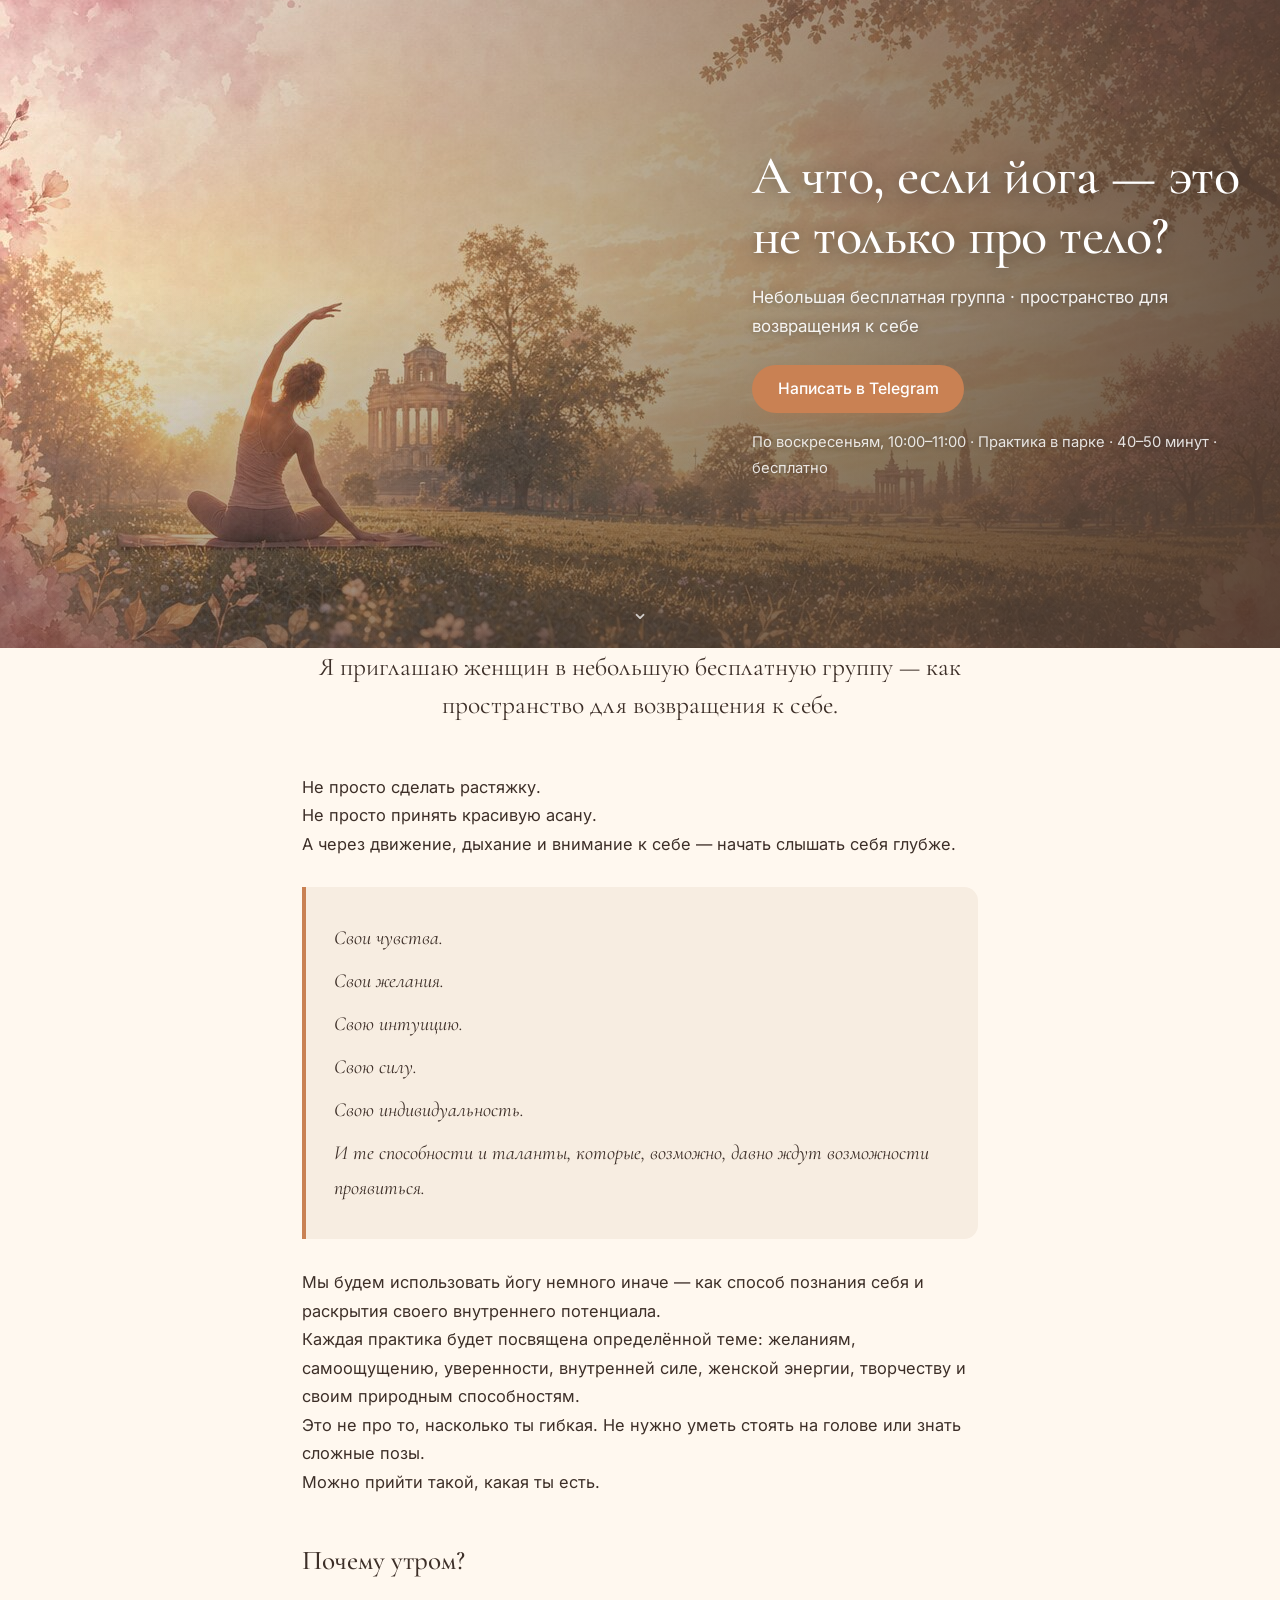
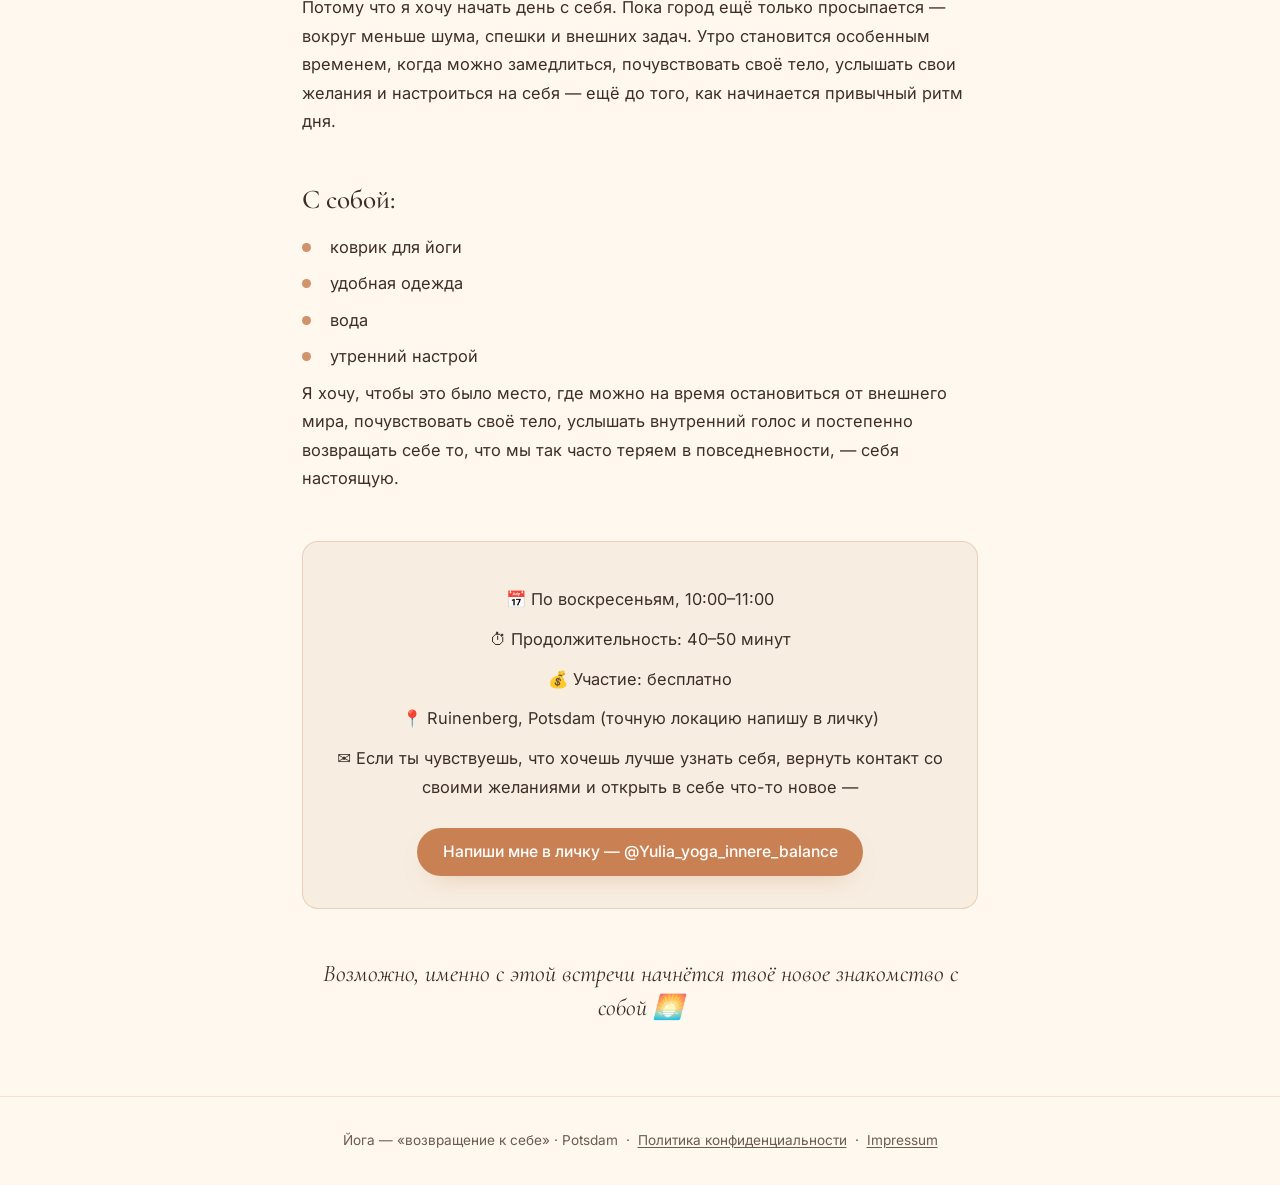
==== index.html @ ed97676a "fix: add Open Graph and Twitter Card meta tags for social previews (Closes #34) (#78) Closes #78" ====
<!DOCTYPE html>
<html lang="ru">
<head>
<meta charset="UTF-8">
<meta name="viewport" content="width=device-width, initial-scale=1.0">
<title>Йога — возвращение к себе · Potsdam</title>
<meta name="description" content="Бесплатные уличные занятия йогой для женщин в Потсдаме. Возвращение к себе: движение, дыхание, внимание к себе. Тёплая практика в парке, не фитнес.">
<!-- Open Graph -->
<meta property="og:title" content="Йога — возвращение к себе · Potsdam">
<meta property="og:description" content="Бесплатные уличные занятия йогой для женщин в Потсдаме. Возвращение к себе: движение, дыхание, внимание к себе. Тёплая практика в парке, не фитнес.">
<meta property="og:image" content="https://zedxter.github.io/k-sebe-yoga/hero-wide.jpg">
<meta property="og:url" content="https://zedxter.github.io/k-sebe-yoga/">
<meta property="og:type" content="website">
<meta property="og:locale" content="ru_RU">
<!-- Twitter Card -->
<meta name="twitter:card" content="summary_large_image">
<meta name="twitter:title" content="Йога — возвращение к себе · Potsdam">
<meta name="twitter:description" content="Бесплатные уличные занятия йогой для женщин в Потсдаме. Возвращение к себе: движение, дыхание, внимание к себе. Тёплая практика в парке, не фитнес.">
<meta name="twitter:image" content="https://zedxter.github.io/k-sebe-yoga/hero-wide.jpg">
<!-- Cormorant Garamond (serif, премиальный) + Inter (sans-тело) — дизайн-система k-sebe-yoga -->
<link rel="preconnect" href="https://fonts.googleapis.com">
<link rel="preconnect" href="https://fonts.gstatic.com" crossorigin>
<link href="https://fonts.googleapis.com/css2?family=Cormorant+Garamond:ital,wght@0,400;0,500;0,600;1,400;1,500&family=Inter:wght@400;500;600&display=swap" rel="stylesheet">
<link rel="stylesheet" href="design.css">
<style>
  /* ========== @font-face: Cormorant Garamond (serif) ========== */
  /* cyrillic-ext: normal 400/500/600, italic 400/500 */
  @font-face{font-family:'Cormorant Garamond';font-style:normal;font-weight:400;font-display:swap;src:url('frontend/fonts/CormorantGaramond-normal-cyrillic.woff2') format('woff2');unicode-range:U+0460-052F,U+1C80-1C8A,U+20B4,U+2DE0-2DFF,U+A640-A69F,U+FE2E-FE2F;}
  @font-face{font-family:'Cormorant Garamond';font-style:normal;font-weight:500;font-display:swap;src:url('frontend/fonts/CormorantGaramond-normal-cyrillic.woff2') format('woff2');unicode-range:U+0460-052F,U+1C80-1C8A,U+20B4,U+2DE0-2DFF,U+A640-A69F,U+FE2E-FE2F;}
  @font-face{font-family:'Cormorant Garamond';font-style:normal;font-weight:600;font-display:swap;src:url('frontend/fonts/CormorantGaramond-normal-cyrillic.woff2') format('woff2');unicode-range:U+0460-052F,U+1C80-1C8A,U+20B4,U+2DE0-2DFF,U+A640-A69F,U+FE2E-FE2F;}
  @font-face{font-family:'Cormorant Garamond';font-style:italic;font-weight:400;font-display:swap;src:url('frontend/fonts/CormorantGaramond-italic-cyrillic-ext.woff2') format('woff2');unicode-range:U+0460-052F,U+1C80-1C8A,U+20B4,U+2DE0-2DFF,U+A640-A69F,U+FE2E-FE2F;}
  @font-face{font-family:'Cormorant Garamond';font-style:italic;font-weight:500;font-display:swap;src:url('frontend/fonts/CormorantGaramond-italic-cyrillic-ext.woff2') format('woff2');unicode-range:U+0460-052F,U+1C80-1C8A,U+20B4,U+2DE0-2DFF,U+A640-A69F,U+FE2E-FE2F;}
  /* cyrillic: normal 400/500/600, italic 400/500 */
  @font-face{font-family:'Cormorant Garamond';font-style:normal;font-weight:400;font-display:swap;src:url('frontend/fonts/CormorantGaramond-normal-cyrillic.woff2') format('woff2');unicode-range:U+0301,U+0400-045F,U+0490-0491,U+04B0-04B1,U+2116;}
  @font-face{font-family:'Cormorant Garamond';font-style:normal;font-weight:500;font-display:swap;src:url('frontend/fonts/CormorantGaramond-normal-cyrillic.woff2') format('woff2');unicode-range:U+0301,U+0400-045F,U+0490-0491,U+04B0-04B1,U+2116;}
  @font-face{font-family:'Cormorant Garamond';font-style:normal;font-weight:600;font-display:swap;src:url('frontend/fonts/CormorantGaramond-normal-cyrillic.woff2') format('woff2');unicode-range:U+0301,U+0400-045F,U+0490-0491,U+04B0-04B1,U+2116;}
  @font-face{font-family:'Cormorant Garamond';font-style:italic;font-weight:400;font-display:swap;src:url('frontend/fonts/CormorantGaramond-italic-cyrillic.woff2') format('woff2');unicode-range:U+0301,U+0400-045F,U+0490-0491,U+04B0-04B1,U+2116;}
  @font-face{font-family:'Cormorant Garamond';font-style:italic;font-weight:500;font-display:swap;src:url('frontend/fonts/CormorantGaramond-italic-cyrillic.woff2') format('woff2');unicode-range:U+0301,U+0400-045F,U+0490-0491,U+04B0-04B1,U+2116;}
  /* latin: normal 400/500/600, italic 400/500 */
  @font-face{font-family:'Cormorant Garamond';font-style:normal;font-weight:400;font-display:swap;src:url('frontend/fonts/CormorantGaramond-normal-latin.woff2') format('woff2');unicode-range:U+0000-00FF,U+0131,U+0152-0153,U+02BB-02BC,U+02C6,U+02DA,U+02DC,U+0304,U+0308,U+0329,U+2000-206F,U+20AC,U+2122,U+2191,U+2193,U+2212,U+2215,U+FEFF,U+FFFD;}
  @font-face{font-family:'Cormorant Garamond';font-style:normal;font-weight:500;font-display:swap;src:url('frontend/fonts/CormorantGaramond-normal-latin.woff2') format('woff2');unicode-range:U+0000-00FF,U+0131,U+0152-0153,U+02BB-02BC,U+02C6,U+02DA,U+02DC,U+0304,U+0308,U+0329,U+2000-206F,U+20AC,U+2122,U+2191,U+2193,U+2212,U+2215,U+FEFF,U+FFFD;}
  @font-face{font-family:'Cormorant Garamond';font-style:normal;font-weight:600;font-display:swap;src:url('frontend/fonts/CormorantGaramond-normal-latin.woff2') format('woff2');unicode-range:U+0000-00FF,U+0131,U+0152-0153,U+02BB-02BC,U+02C6,U+02DA,U+02DC,U+0304,U+0308,U+0329,U+2000-206F,U+20AC,U+2122,U+2191,U+2193,U+2212,U+2215,U+FEFF,U+FFFD;}
  @font-face{font-family:'Cormorant Garamond';font-style:italic;font-weight:400;font-display:swap;src:url('frontend/fonts/CormorantGaramond-italic-latin.woff2') format('woff2');unicode-range:U+0000-00FF,U+0131,U+0152-0153,U+02BB-02BC,U+02C6,U+02DA,U+02DC,U+0304,U+0308,U+0329,U+2000-206F,U+20AC,U+2122,U+2191,U+2193,U+2212,U+2215,U+FEFF,U+FFFD;}
  @font-face{font-family:'Cormorant Garamond';font-style:italic;font-weight:500;font-display:swap;src:url('frontend/fonts/CormorantGaramond-italic-latin.woff2') format('woff2');unicode-range:U+0000-00FF,U+0131,U+0152-0153,U+02BB-02BC,U+02C6,U+02DA,U+02DC,U+0304,U+0308,U+0329,U+2000-206F,U+20AC,U+2122,U+2191,U+2193,U+2212,U+2215,U+FEFF,U+FFFD;}
  /* ========== @font-face: Inter (sans) ========== */
  /* cyrillic-ext: normal 400/500/600 */
  @font-face{font-family:'Inter';font-style:normal;font-weight:400;font-display:swap;src:url('frontend/fonts/Inter-cyrillic.woff2') format('woff2');unicode-range:U+0460-052F,U+1C80-1C8A,U+20B4,U+2DE0-2DFF,U+A640-A69F,U+FE2E-FE2F;}
  @font-face{font-family:'Inter';font-style:normal;font-weight:500;font-display:swap;src:url('frontend/fonts/Inter-cyrillic.woff2') format('woff2');unicode-range:U+0460-052F,U+1C80-1C8A,U+20B4,U+2DE0-2DFF,U+A640-A69F,U+FE2E-FE2F;}
  @font-face{font-family:'Inter';font-style:normal;font-weight:600;font-display:swap;src:url('frontend/fonts/Inter-cyrillic.woff2') format('woff2');unicode-range:U+0460-052F,U+1C80-1C8A,U+20B4,U+2DE0-2DFF,U+A640-A69F,U+FE2E-FE2F;}
  /* cyrillic: normal 400/500/600 */
  @font-face{font-family:'Inter';font-style:normal;font-weight:400;font-display:swap;src:url('frontend/fonts/Inter-cyrillic.woff2') format('woff2');unicode-range:U+0301,U+0400-045F,U+0490-0491,U+04B0-04B1,U+2116;}
  @font-face{font-family:'Inter';font-style:normal;font-weight:500;font-display:swap;src:url('frontend/fonts/Inter-cyrillic.woff2') format('woff2');unicode-range:U+0301,U+0400-045F,U+0490-0491,U+04B0-04B1,U+2116;}
  @font-face{font-family:'Inter';font-style:normal;font-weight:600;font-display:swap;src:url('frontend/fonts/Inter-cyrillic.woff2') format('woff2');unicode-range:U+0301,U+0400-045F,U+0490-0491,U+04B0-04B1,U+2116;}
  /* latin: normal 400/500/600 */
  @font-face{font-family:'Inter';font-style:normal;font-weight:400;font-display:swap;src:url('frontend/fonts/Inter-latin.woff2') format('woff2');unicode-range:U+0000-00FF,U+0131,U+0152-0153,U+02BB-02BC,U+02C6,U+02DA,U+02DC,U+0304,U+0308,U+0329,U+2000-206F,U+20AC,U+2122,U+2191,U+2193,U+2212,U+2215,U+FEFF,U+FFFD;}
  @font-face{font-family:'Inter';font-style:normal;font-weight:500;font-display:swap;src:url('frontend/fonts/Inter-latin.woff2') format('woff2');unicode-range:U+0000-00FF,U+0131,U+0152-0153,U+02BB-02BC,U+02C6,U+02DA,U+02DC,U+0304,U+0308,U+0329,U+2000-206F,U+20AC,U+2122,U+2191,U+2193,U+2212,U+2215,U+FEFF,U+FFFD;}
  @font-face{font-family:'Inter';font-style:normal;font-weight:600;font-display:swap;src:url('frontend/fonts/Inter-latin.woff2') format('woff2');unicode-range:U+0000-00FF,U+0131,U+0152-0153,U+02BB-02BC,U+02C6,U+02DA,U+02DC,U+0304,U+0308,U+0329,U+2000-206F,U+20AC,U+2122,U+2191,U+2193,U+2212,U+2215,U+FEFF,U+FFFD;}
  :root{
    --bg:#FFF8EF;        /* мрамор-беж — фон страницы */
    --card:#F7EDE1;      /* подложка карточек */
    --ink:#3D2F28;       /* тёплый шоколад — текст */
    --muted:#6B5B50;     /* secondary — мета и footer (design.css --color-secondary) */
    --accent:#C98153;    /* терракота — ТОЛЬКО заголовки-акценты и CTA */
    --white:#FFFFFF;
    --serif:'Cormorant Garamond', Georgia, serif;
    --sans:'Inter', system-ui, -apple-system, 'Segoe UI', sans-serif;
  }
  *{box-sizing:border-box;margin:0;padding:0;}
  html{scroll-behavior:smooth;}
  html,body{overflow-x:hidden;width:100%;}
  body{
    background:var(--bg);
    color:var(--ink);
    font-family:var(--sans);
    font-size:1.02rem;
    line-height:1.75;
    -webkit-font-smoothing:antialiased;
  }

  /* ---------- Hero: полноширинный, компактный; женщина слева, текст справа ---------- */
  .hero{
    position:relative;
    width:100%;
    min-height:72vh;
    display:flex;
    align-items:center;
    overflow:hidden;
  }
  .hero-img{
    position:absolute;
    inset:0;
    width:100%;
    height:100%;
    object-fit:cover;
    object-position:left 22%;
  }
  /* Градиент-оверлей: затемнение справа и снизу (под текст+CTA), без перекрытия фигуры слева */
  .hero-overlay{
    position:absolute;
    inset:0;
    background:linear-gradient(to right, rgba(75,55,43,0) 0%, rgba(75,55,43,.35) 45%, rgba(75,55,43,.82) 100%),
               linear-gradient(to top, rgba(75,55,43,.5), rgba(75,55,43,0) 55%);
    pointer-events:none;
  }
  .hero-copy{
    position:relative;
    z-index:2;
    max-width:560px;
    margin-left:auto;   /* прижать к правому краю (свободная правая часть) */
    margin-top:auto;margin-bottom:auto;
    align-self:center;
    padding:0 2rem 1.2rem;
    text-align:left;
    color:#fff;
  }
  .hero-copy h1{
    font-family:var(--serif);
    font-weight:500;
    font-size:clamp(2rem,5vw,3.4rem);
    line-height:1.1;
    letter-spacing:-0.01em;
    margin-bottom:1rem;
    text-shadow:0 2px 16px rgba(0,0,0,.4);
  }
  .hero-sub{
    color:rgba(255,255,255,.92);
    font-size:1.05rem;
    margin-bottom:1.5rem;
    text-shadow:0 1px 8px rgba(0,0,0,.35);
  }
  .btn{
    display:inline-block;
    background:var(--accent);
    color:#fff;
    font-family:var(--sans);
    font-weight:500;
    font-size:0.98rem;
    padding:0.8rem 1.6rem;
    border-radius:999px;
    text-decoration:none;
    box-shadow:0 12px 26px -16px rgba(201,129,83,.55);
    transition:transform .15s, box-shadow .15s;
  }
  .btn:hover{transform:translateY(-2px);box-shadow:0 16px 30px -16px rgba(201,129,83,.6);}
  .btn:focus-visible{outline:2px solid var(--white);outline-offset:2px;border-radius:999px;}
  /* Строчка доверия под CTA (паттерн успешных лендингов: trust signal у первого CTA) */
  .hero-trust{
    margin-top:1.1rem;
    color:rgba(255,255,255,.85);
    font-size:0.92rem;
    font-family:var(--sans);
    text-shadow:0 1px 6px rgba(0,0,0,.35);
  }
  /* Скролл-намек: лёгкий шеврон внизу героя, говорит «контент ниже» */
  .scroll-hint{
    position:absolute;
    left:0;right:0;bottom:1.1rem;
    text-align:center;
    color:rgba(255,255,255,.75);
    font-size:1.35rem;
    animation:scrollbob 2s infinite;
    pointer-events:none;
    z-index:3;
  }
  @keyframes scrollbob{
    0%,100%{transform:translateY(0);opacity:.7}
    50%{transform:translateY(6px);opacity:1}
  }

  /* ---------- Контент ---------- */
  main{max-width:720px;margin:0 auto;padding:0 1.4rem 4.5rem;}
  .lead{
    font-family:var(--serif);
    font-size:clamp(1.35rem,2.6vw,1.6rem);
    line-height:1.5;
    text-align:center;
    margin-bottom:3rem;
  }
  section{margin:3rem 0;}
  h2{
    font-family:var(--serif);
    font-weight:500;
    font-size:1.7rem;
    line-height:1.2;
    margin-bottom:1rem;
    color:var(--ink);
  }
  .manifesto{
    background:var(--card);
    border-left:4px solid var(--accent);
    padding:1.6rem 1.7rem;
    margin:1.8rem 0;
    border-radius:0 14px 14px 0;
  }
  .manifesto .item{
    display:block;
    font-family:var(--serif);
    font-size:1.25rem;
    font-style:italic;
    margin:0.5rem 0;
  }
  ul.check{list-style:none;margin-top:0.8rem;}
  ul.check li{
    margin:0.5rem 0;
    padding-left:1.7rem;
    position:relative;
  }
  ul.check li::before{
    content:"";
    position:absolute;left:0;top:0.62em;
    width:0.55rem;height:0.55rem;
    background:var(--accent);
    border-radius:50%;
    opacity:.85;
  }
  .meta{color:var(--muted);line-height:1.9;}
  .notes{
    background:var(--card);
    border:1px solid rgba(201,129,83,.28);
    border-radius:16px;
    padding:2rem 1.9rem;
    margin:2.4rem 0;
    text-align:center;
  }
  .notes p{margin:0.7rem 0;}
  .notes .btn{margin:1rem auto 0;}
  .closing{
    font-family:var(--serif);
    font-size:1.5rem;
    font-style:italic;
    line-height:1.4;
    text-align:center;
    margin-top:3rem;
  }
  footer{
    text-align:center;
    padding:2rem 1rem;
    font-size:0.85rem;
    color:var(--muted);
    border-top:1px solid rgba(201,129,83,.2);
  }
footer a{
    color:var(--muted);
    text-decoration:underline;
    text-underline-offset:0.18em;
  }
  footer a:hover{color:var(--accent);}
  footer a:focus-visible{
    outline:2px solid var(--accent);
    outline-offset:3px;
  }

  /* ---------- Мобильная адаптивность ---------- */
  @media(max-width:720px){
    /* На мобиле: вертикальная обложка (hero-mobile.jpg) в ПОЛНЫЙ РОСТ (родной ratio 9:16),
       без обрезки cover-ом. Текст сверху (выше макушки), чтобы НЕ перекрывать женщину
       (фигура по центру ~35–80% по вертикали) — бест-практика для узких экранов. */
    .hero{min-height:0;aspect-ratio:auto;padding:0;}
    .hero-img{position:relative;inset:auto;width:100%;height:auto;object-fit:fill;object-position:initial;display:block;}
    .hero-overlay{background:linear-gradient(to bottom, rgba(75,55,43,.6) 0%, rgba(75,55,43,0) 42%);}
    .hero-copy{position:absolute;top:.9rem;left:0;right:0;max-width:none;margin:0;padding:0 1.2rem;text-align:center;width:100%;}
    .hero-copy h1{text-align:center;font-size:clamp(1.3rem,5.4vw,1.8rem);line-height:1.15;margin-bottom:.45rem;}
    .hero-sub{text-align:center;font-size:.9rem;margin-bottom:.7rem;line-height:1.4;}
    .btn{display:inline-block;width:auto;padding:.65rem 1.4rem;font-size:.9rem;}
    .hero-trust{text-align:center;font-size:.8rem;margin-top:.7rem;line-height:1.4;}
    main{padding-top:1.6rem;}
    .lead{text-align:center;}
  }
  @media(max-width:370px){
    /* Очень узкие телефоны: ещё компактнее, чтобы текст (h1+sub+CTA+trust) умещался
       в верхней части вертикальной обложки и НЕ доходил до фигуры. */
    .hero-copy{top:.7rem;padding:0 .9rem;}
    .hero-copy h1{font-size:clamp(1.05rem,5vw,1.3rem);line-height:1.15;margin-bottom:.3rem;}
    .hero-sub{font-size:.8rem;line-height:1.3;margin-bottom:.55rem;}
    .btn{padding:.55rem 1.2rem;font-size:.84rem;line-height:1.3;}
    .hero-trust{font-size:.74rem;line-height:1.3;margin-top:.5rem;}
  }
</style>
</head>
<body>

<div class="hero">
  <picture>
    <source media="(min-width:721px)" srcset="hero-wide.jpg" />
    <source media="(max-width:720px)" srcset="hero-mobile.jpg" />
    <img class="hero-img" src="hero-wide.jpg" alt="Йога — возвращение к себе" />
  </picture>
  <div class="hero-overlay"></div>
  <div class="hero-copy">
    <h1>А что, если йога — это не только про&nbsp;тело?</h1>
    <div class="hero-sub">Небольшая бесплатная группа · пространство для возвращения к себе</div>
    <a class="btn" href="https://t.me/Yulia_yoga_innere_balance">Написать в Telegram</a>
    <div class="hero-trust">По воскресеньям, 10:00–11:00 · Практика в парке · 40–50 минут · бесплатно</div>
  </div>
  <div class="scroll-hint" aria-hidden="true">⌄</div>
</div>

<main>

  <p class="lead">Я приглашаю женщин в небольшую бесплатную группу — как пространство для возвращения к себе.</p>

  <section>
    <p>Не просто сделать растяжку.<br>
Не просто принять красивую асану.<br>
А через движение, дыхание и внимание к себе — начать слышать себя глубже.</p>
    <div class="manifesto">
      <span class="item">Свои чувства.</span>
      <span class="item">Свои желания.</span>
      <span class="item">Свою интуицию.</span>
      <span class="item">Свою силу.</span>
      <span class="item">Свою индивидуальность.</span>
      <span class="item">И те способности и таланты, которые, возможно, давно ждут возможности проявиться.</span>
    </div>
    <p>Мы будем использовать йогу немного иначе — как способ познания себя и раскрытия своего внутреннего потенциала.</p>
    <p>Каждая практика будет посвящена определённой теме: желаниям, самоощущению, уверенности, внутренней силе, женской энергии, творчеству и своим природным способностям.</p>
    <p>Это не про то, насколько ты гибкая. Не нужно уметь стоять на голове или знать сложные позы.</p>
    <p>Можно прийти такой, какая ты есть.</p>
  </section>

  <section>
    <h2>Почему утром?</h2>
    <p>Потому что я хочу начать день с себя. Пока город ещё только просыпается — вокруг меньше шума, спешки и внешних задач. Утро становится особенным временем, когда можно замедлиться, почувствовать своё тело, услышать свои желания и настроиться на себя — ещё до того, как начинается привычный ритм дня.</p>
  </section>

  <section>
    <h2>С собой:</h2>
    <ul class="check">
      <li>коврик для йоги</li>
      <li>удобная одежда</li>
      <li>вода</li>
      <li>утренний настрой</li>
    </ul>
    <p>Я хочу, чтобы это было место, где можно на время остановиться от внешнего мира, почувствовать своё тело, услышать внутренний голос и постепенно возвращать себе то, что мы так часто теряем в повседневности, — себя настоящую.</p>
  </section>

  <div class="notes">
    <p>📅 По воскресеньям, 10:00–11:00</p>
    <p>⏱ Продолжительность: 40–50 минут</p>
    <p>💰 Участие: бесплатно</p>
    <p>📍 Ruinenberg, Potsdam (точную локацию напишу в личку)</p>
    <p>✉️ Если ты чувствуешь, что хочешь лучше узнать себя, вернуть контакт со своими желаниями и открыть в себе что-то новое —</p>
    <a class="btn" href="https://t.me/Yulia_yoga_innere_balance">Напиши мне в личку — @Yulia_yoga_innere_balance</a>
  </div>

  <p class="closing">Возможно, именно с этой встречи начнётся твоё новое знакомство с собой 🌅</p>

</main>

<footer>
  Йога — «возвращение к себе» · Potsdam&nbsp;&nbsp;·&nbsp;&nbsp;<a href="frontend/privacy.html">Политика конфиденциальности</a>&nbsp;&nbsp;·&nbsp;&nbsp;<a href="impressum.html">Impressum</a>
</footer>

</body>
</html>
---- design.css ----
/* ==========================================================================
   design.css — K-Sebe-Yoga Design System
   Source of truth: DESIGN.md (token spec)
   ==========================================================================
   Цвета, типографика, скругления, отступы, макет, компоненты.
   Классы соответствуют DESIGN.md токенам.
   ========================================================================== */

/* ------------------------------------------
   1. Custom Properties (Design Tokens)
   ------------------------------------------ */
:root {
  /* Colors */
  --color-primary: #3D2F28;
  --color-secondary: #6B5B50;
  --color-tertiary: #C98153;
  --color-neutral: #FFF8EF;
  --color-surface: #F7EDE1;
  --color-on-primary: #FFF8EF;
  --color-on-tertiary: #FFFFFF;

  /* Typography */
  --font-serif: 'Cormorant Garamond', Georgia, serif;
  --font-sans: 'Inter', system-ui, -apple-system, 'Segoe UI', sans-serif;

  /* Rounded */
  --rounded-sm: 4px;
  --rounded-md: 8px;
  --rounded-lg: 14px;
  --rounded-xl: 16px;
  --rounded-full: 9999px;

  /* Spacing */
  --space-xs: 4px;
  --space-sm: 8px;
  --space-md: 16px;
  --space-lg: 24px;
  --space-xl: 48px;

  /* Layout */
  --page-max-width: 720px;
  --hero-min-height: 72vh;
}


/* ------------------------------------------
   2. Reset & Base
   ------------------------------------------ */
*,
*::before,
*::after {
  box-sizing: border-box;
  margin: 0;
  padding: 0;
}

html {
  scroll-behavior: smooth;
}

html,
body {
  overflow-x: hidden;
  width: 100%;
}

body {
  background: var(--color-neutral);
  color: var(--color-primary);
  font-family: var(--font-sans);
  font-size: 1.02rem;
  line-height: 1.75;
  -webkit-font-smoothing: antialiased;
}


/* ------------------------------------------
   3. Typography Tokens
   ------------------------------------------ */

/* h1 — крупный serif заголовок */
h1,
.h1,
.hero-title {
  font-family: var(--font-serif);
  font-weight: 500;
  font-size: 2.8rem;
  line-height: 1.1;
  letter-spacing: -0.01em;
}

/* h2 — секционный заголовок */
h2,
.h2 {
  font-family: var(--font-serif);
  font-weight: 500;
  font-size: 1.7rem;
  line-height: 1.2;
}

/* lead — вводная строка */
.lead,
.hero-subtitle {
  font-family: var(--font-serif);
  font-size: 1.6rem;
  font-weight: 400;
  line-height: 1.5;
}

/* body-md — основной текст по умолчанию (уже на body) */
.body-md {
  font-family: var(--font-sans);
  font-size: 1.02rem;
  font-weight: 400;
  line-height: 1.75;
}

/* body-small — мелкий текст */
.body-small,
small {
  font-family: var(--font-sans);
  font-size: 0.92rem;
  font-weight: 400;
  line-height: 1.6;
}

/* button — кнопочный текст */
.btn,
.button-label {
  font-family: var(--font-sans);
  font-size: 0.98rem;
  font-weight: 500;
  line-height: 1.4;
}

/* manifesto-item — элемент манифеста */
.manifesto-item {
  font-family: var(--font-serif);
  font-size: 1.25rem;
  font-weight: 400;
  line-height: 1.6;
}

/* closing — финальная фраза */
.closing {
  font-family: var(--font-serif);
  font-size: 1.5rem;
  font-weight: 400;
  line-height: 1.4;
}

/* meta — мета-данные, подпись */
.meta {
  font-family: var(--font-sans);
  font-size: 0.85rem;
  font-weight: 400;
  line-height: 1.9;
  color: var(--color-secondary);
}

/* label-small — маленькая подпись */
.label-small {
  font-family: var(--font-sans);
  font-size: 0.8rem;
  font-weight: 500;
  line-height: 1.4;
}


/* ------------------------------------------
   4. Layout
   ------------------------------------------ */

/* .page — single-column center (720px max-width) */
.page {
  max-width: var(--page-max-width);
  margin: 0 auto;
  padding: 0 1.4rem 4.5rem;
}

/* .hero — edge-to-edge, ~72vh */
.hero {
  position: relative;
  width: 100%;
  min-height: var(--hero-min-height);
  display: flex;
  align-items: center;
  overflow: hidden;
}

/* .section — раздел с вертикальным отступом */
.section {
  margin: var(--space-xl) 0;
}

/* Простая сетка: 2 колонки */
.grid-2 {
  display: grid;
  grid-template-columns: 1fr 1fr;
  gap: var(--space-lg);
}

/* Простая сетка: 3 колонки */
.grid-3 {
  display: grid;
  grid-template-columns: 1fr 1fr 1fr;
  gap: var(--space-lg);
}


/* ------------------------------------------
   5. Components
   ------------------------------------------ */

/* a — ссылки */
a {
  color: var(--color-tertiary);
  text-decoration: underline;
  text-underline-offset: 2px;
}

a:focus-visible {
  outline: 2px solid var(--color-secondary);
  outline-offset: 2px;
  border-radius: 2px;
}

/* .btn — основная CTA-кнопка (pill, терракота) */
.btn {
  display: inline-block;
  background: var(--color-tertiary);
  color: var(--color-on-tertiary);
  font-family: var(--font-sans);
  font-weight: 500;
  font-size: 0.98rem;
  padding: 0.8rem 1.6rem;
  border-radius: var(--rounded-full);
  text-decoration: none;
  box-shadow: 0 12px 26px -16px rgba(201, 129, 83, 0.55);
  transition: transform 0.15s, box-shadow 0.15s;
  cursor: pointer;
  border: none;
  line-height: 1.4;
}

.btn:hover {
  transform: translateY(-2px);
  box-shadow: 0 16px 30px -16px rgba(201, 129, 83, 0.6);
}

.btn:focus-visible {
  outline: 2px solid var(--color-primary);
  outline-offset: 2px;
  border-radius: var(--rounded-full);
}

/* .card — универсальная подложка */
.card {
  background: var(--color-surface);
  color: var(--color-primary);
  border-radius: var(--rounded-xl);
  padding: var(--space-lg);
}

/* .card-notes — вариант для контакта */
.card-notes {
  background: var(--color-surface);
  color: var(--color-primary);
  border-radius: var(--rounded-xl);
  padding: 2rem 1.9rem;
  border: 1px solid rgba(201, 129, 83, 0.28);
}

/* .manifesto — карточка с левой акцентной полосой */
.manifesto {
  background: var(--color-surface);
  color: var(--color-primary);
  border-left: 4px solid var(--color-tertiary);
  padding: 1.6rem 1.7rem;
  border-radius: 0 var(--rounded-lg) var(--rounded-lg) 0;
}

/* .check-marker — кружок-маркер для списков */
.check-marker {
  display: inline-block;
  width: 8px;
  height: 8px;
  background: var(--color-tertiary);
  border-radius: var(--rounded-full);
  opacity: 0.85;
  flex-shrink: 0;
}


/* ------------------------------------------
   6. Spacing Utilities
   ------------------------------------------ */
.mt-xs { margin-top: var(--space-xs); }
.mt-sm { margin-top: var(--space-sm); }
.mt-md { margin-top: var(--space-md); }
.mt-lg { margin-top: var(--space-lg); }
.mt-xl { margin-top: var(--space-xl); }

.mb-xs { margin-bottom: var(--space-xs); }
.mb-sm { margin-bottom: var(--space-sm); }
.mb-md { margin-bottom: var(--space-md); }
.mb-lg { margin-bottom: var(--space-lg); }
.mb-xl { margin-bottom: var(--space-xl); }

.p-xs { padding: var(--space-xs); }
.p-sm { padding: var(--space-sm); }
.p-md { padding: var(--space-md); }
.p-lg { padding: var(--space-lg); }
.p-xl { padding: var(--space-xl); }

.gap-xs { gap: var(--space-xs); }
.gap-sm { gap: var(--space-sm); }
.gap-md { gap: var(--space-md); }
.gap-lg { gap: var(--space-lg); }
.gap-xl { gap: var(--space-xl); }


/* ------------------------------------------
   7. Rounded Utilities
   ------------------------------------------ */
.rounded-sm { border-radius: var(--rounded-sm); }
.rounded-md { border-radius: var(--rounded-md); }
.rounded-lg { border-radius: var(--rounded-lg); }
.rounded-xl { border-radius: var(--rounded-xl); }
.rounded-full { border-radius: var(--rounded-full); }


/* ------------------------------------------
   8. Responsive — Mobile
   ------------------------------------------ */
@media (max-width: 720px) {
  .page {
    padding-top: 1.6rem;
  }

  .grid-2,
  .grid-3 {
    grid-template-columns: 1fr;
  }

  h1,
  .h1,
  .hero-title {
    font-size: clamp(1.3rem, 5.4vw, 1.8rem);
  }
}
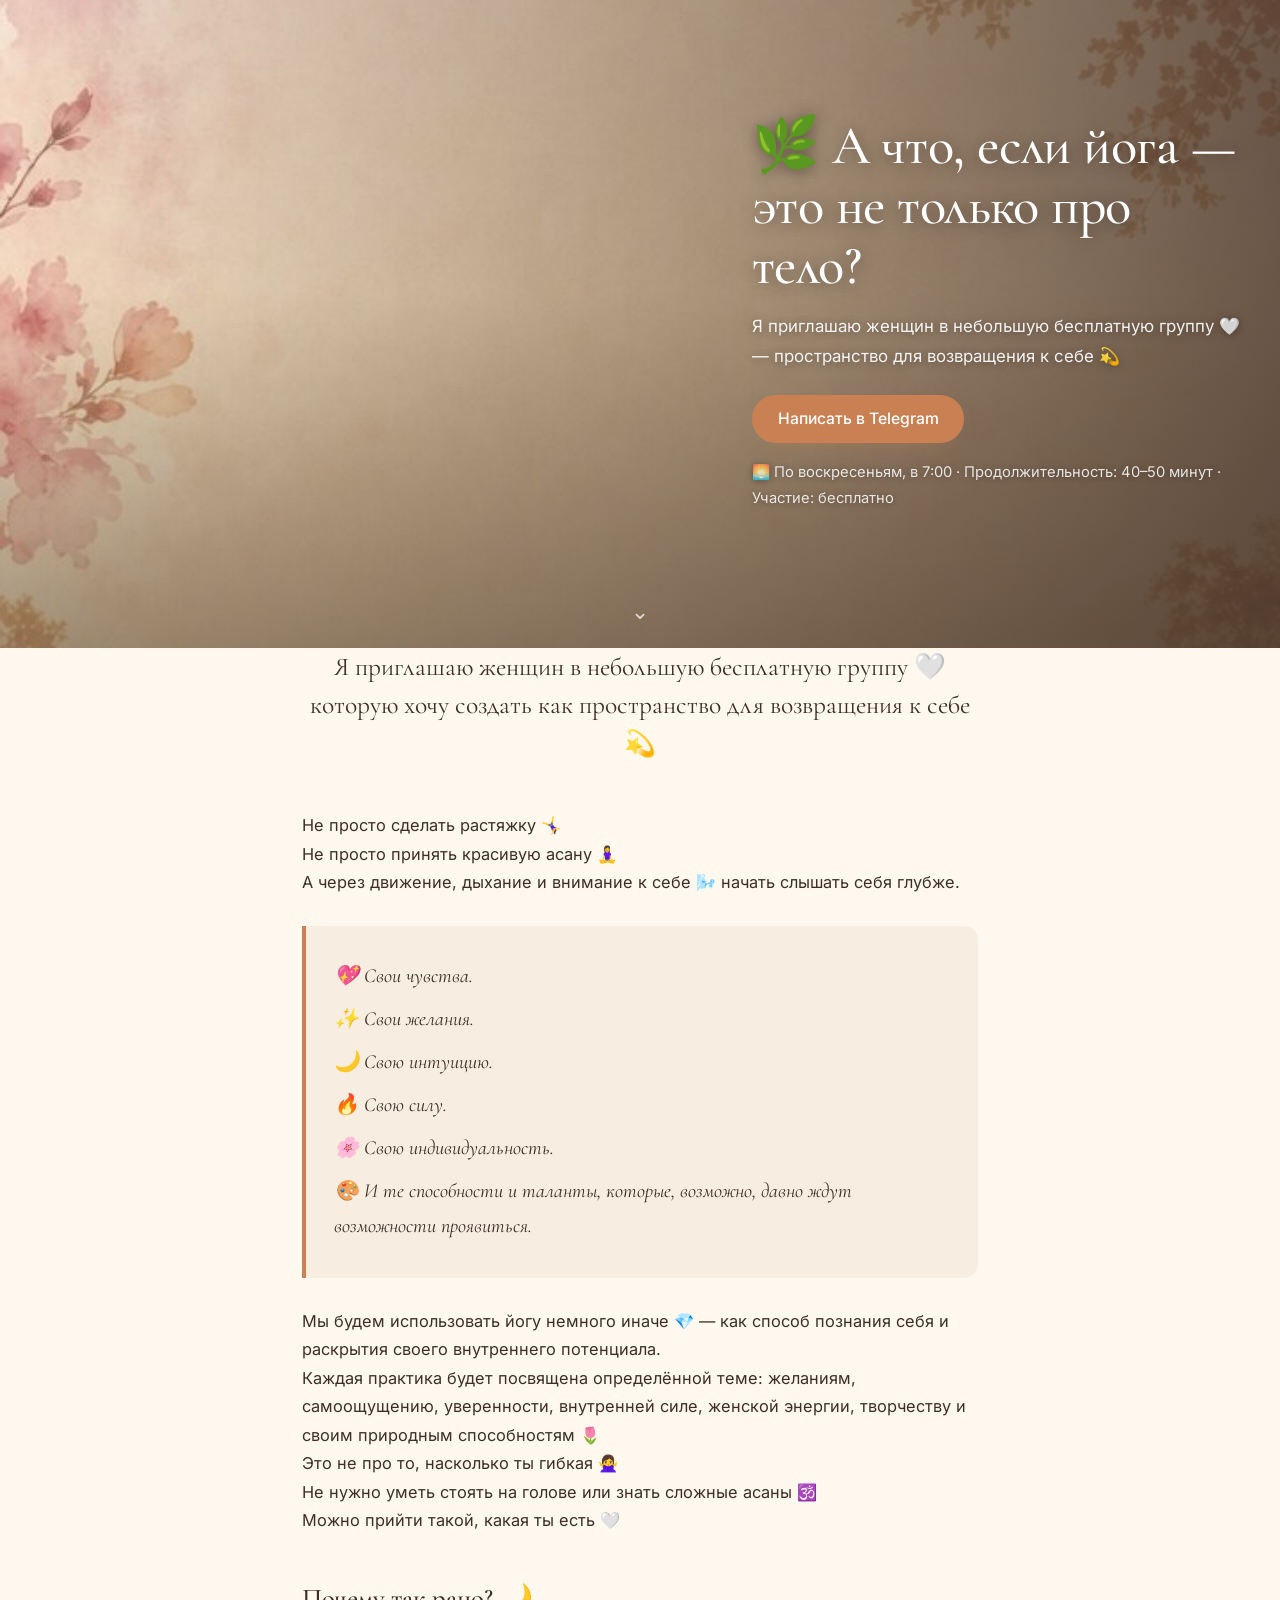
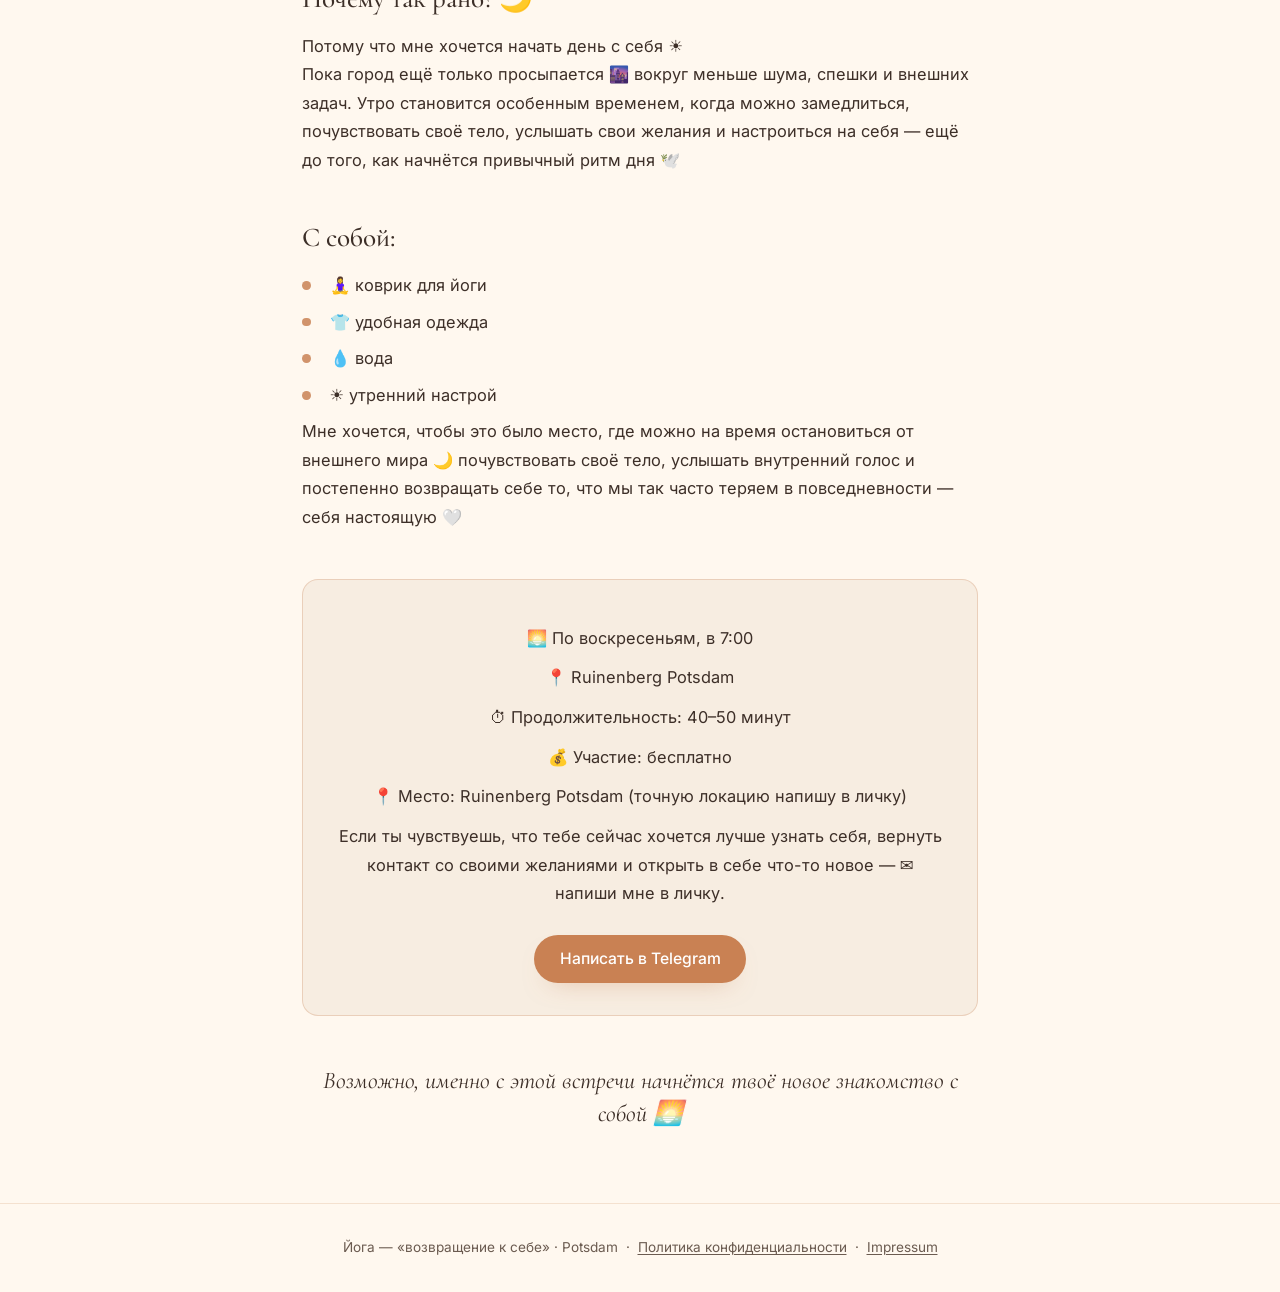
==== commit dc97d709: "fix: restore semantic HTML structure while keeping Yulia original text Co-authored-by: Cursor <curso" ====
--- a/index.html
+++ b/index.html
@@ -54,7 +54,7 @@
   /* latin: normal 400/500/600 */
   @font-face{font-family:'Inter';font-style:normal;font-weight:400;font-display:swap;src:url('frontend/fonts/Inter-latin.woff2') format('woff2');unicode-range:U+0000-00FF,U+0131,U+0152-0153,U+02BB-02BC,U+02C6,U+02DA,U+02DC,U+0304,U+0308,U+0329,U+2000-206F,U+20AC,U+2122,U+2191,U+2193,U+2212,U+2215,U+FEFF,U+FFFD;}
   @font-face{font-family:'Inter';font-style:normal;font-weight:500;font-display:swap;src:url('frontend/fonts/Inter-latin.woff2') format('woff2');unicode-range:U+0000-00FF,U+0131,U+0152-0153,U+02BB-02BC,U+02C6,U+02DA,U+02DC,U+0304,U+0308,U+0329,U+2000-206F,U+20AC,U+2122,U+2191,U+2193,U+2212,U+2215,U+FEFF,U+FFFD;}
-  @font-face{font-family:'Inter';font-style:normal;font-weight:600;font-display:swap;src:url('frontend/fonts/Inter-latin.woff2') format('woff2');unicode-range:U+0000-00FF,U+0131,U+0152-0153,U+02BB-02BC,U+02C6,U+02DA,U+02DC,U+0304,U+0308,U+0329,U+2000-206F,U+20AC,U+2122,U+2191,U+2193,U+2212,U+2215,U+FEFF,U+FFFD;}
+  @font-face{font-family:'Inter';font-style:normal;font-weight:600;font-display:swap;src:url('frontend/fonts/Inter-cyrillic.woff2') format('woff2');unicode-range:U+0000-00FF,U+0131,U+0152-0153,U+02BB-02BC,U+02C6,U+02DA,U+02DC,U+0304,U+0308,U+0329,U+2000-206F,U+20AC,U+2122,U+2191,U+2193,U+2212,U+2215,U+FEFF,U+FFFD;}
   :root{
     --bg:#FFF8EF;        /* мрамор-беж — фон страницы */
     --card:#F7EDE1;      /* подложка карточек */
@@ -76,8 +76,6 @@
     line-height:1.75;
     -webkit-font-smoothing:antialiased;
   }
-
-  /* ---------- Hero: полноширинный, компактный; женщина слева, текст справа ---------- */
   .hero{
     position:relative;
     width:100%;
@@ -94,7 +92,6 @@
     object-fit:cover;
     object-position:left 22%;
   }
-  /* Градиент-оверлей: затемнение справа и снизу (под текст+CTA), без перекрытия фигуры слева */
   .hero-overlay{
     position:absolute;
     inset:0;
@@ -106,7 +103,7 @@
     position:relative;
     z-index:2;
     max-width:560px;
-    margin-left:auto;   /* прижать к правому краю (свободная правая часть) */
+    margin-left:auto;
     margin-top:auto;margin-bottom:auto;
     align-self:center;
     padding:0 2rem 1.2rem;
@@ -151,7 +148,6 @@
     font-family:var(--sans);
     text-shadow:0 1px 6px rgba(0,0,0,.35);
   }
-  /* Скролл-намек: лёгкий шеврон внизу героя, говорит «контент ниже» */
   .scroll-hint{
     position:absolute;
     left:0;right:0;bottom:1.1rem;
@@ -166,8 +162,6 @@
     0%,100%{transform:translateY(0);opacity:.7}
     50%{transform:translateY(6px);opacity:1}
   }
-
-  /* ---------- Контент ---------- */
   main{max-width:720px;margin:0 auto;padding:0 1.4rem 4.5rem;}
   .lead{
     font-family:var(--serif);
@@ -249,12 +243,7 @@
     outline:2px solid var(--accent);
     outline-offset:3px;
   }
-
-  /* ---------- Мобильная адаптивность ---------- */
   @media(max-width:720px){
-    /* На мобиле: вертикальная обложка (hero-mobile.jpg) в ПОЛНЫЙ РОСТ (родной ratio 9:16),
-       без обрезки cover-ом. Текст сверху (выше макушки), чтобы НЕ перекрывать женщину
-       (фигура по центру ~35–80% по вертикали) — бест-практика для узких экранов. */
     .hero{min-height:0;aspect-ratio:auto;padding:0;}
     .hero-img{position:relative;inset:auto;width:100%;height:auto;object-fit:fill;object-position:initial;display:block;}
     .hero-overlay{background:linear-gradient(to bottom, rgba(75,55,43,.6) 0%, rgba(75,55,43,0) 42%);}
@@ -267,8 +256,6 @@
     .lead{text-align:center;}
   }
   @media(max-width:370px){
-    /* Очень узкие телефоны: ещё компактнее, чтобы текст (h1+sub+CTA+trust) умещался
-       в верхней части вертикальной обложки и НЕ доходил до фигуры. */
     .hero-copy{top:.7rem;padding:0 .9rem;}
     .hero-copy h1{font-size:clamp(1.05rem,5vw,1.3rem);line-height:1.15;margin-bottom:.3rem;}
     .hero-sub{font-size:.8rem;line-height:1.3;margin-bottom:.55rem;}
@@ -287,59 +274,62 @@
   </picture>
   <div class="hero-overlay"></div>
   <div class="hero-copy">
-    <h1>А что, если йога — это не только про&nbsp;тело?</h1>
-    <div class="hero-sub">Небольшая бесплатная группа · пространство для возвращения к себе</div>
+    <h1>🌿 А что, если йога — это не только про тело?</h1>
+    <div class="hero-sub">Я приглашаю женщин в небольшую бесплатную группу 🤍 — пространство для возвращения к себе 💫</div>
     <a class="btn" href="https://t.me/Yulia_yoga_innere_balance">Написать в Telegram</a>
-    <div class="hero-trust">По воскресеньям, 10:00–11:00 · Практика в парке · 40–50 минут · бесплатно</div>
+    <div class="hero-trust">🌅 По воскресеньям, в 7:00 · Продолжительность: 40–50 минут · Участие: бесплатно</div>
   </div>
   <div class="scroll-hint" aria-hidden="true">⌄</div>
 </div>
 
 <main>
 
-  <p class="lead">Я приглашаю женщин в небольшую бесплатную группу — как пространство для возвращения к себе.</p>
+  <p class="lead">Я приглашаю женщин в небольшую бесплатную группу 🤍 которую хочу создать как пространство для возвращения к себе 💫</p>
 
   <section>
-    <p>Не просто сделать растяжку.<br>
-Не просто принять красивую асану.<br>
-А через движение, дыхание и внимание к себе — начать слышать себя глубже.</p>
+    <p>Не просто сделать растяжку 🤸‍♀️<br>
+Не просто принять красивую асану 🧘‍♀️<br>
+А через движение, дыхание и внимание к себе 🌬️ начать слышать себя глубже.</p>
     <div class="manifesto">
-      <span class="item">Свои чувства.</span>
-      <span class="item">Свои желания.</span>
-      <span class="item">Свою интуицию.</span>
-      <span class="item">Свою силу.</span>
-      <span class="item">Свою индивидуальность.</span>
-      <span class="item">И те способности и таланты, которые, возможно, давно ждут возможности проявиться.</span>
+      <span class="item">💖 Свои чувства.</span>
+      <span class="item">✨ Свои желания.</span>
+      <span class="item">🌙 Свою интуицию.</span>
+      <span class="item">🔥 Свою силу.</span>
+      <span class="item">🌸 Свою индивидуальность.</span>
+      <span class="item">🎨 И те способности и таланты, которые, возможно, давно ждут возможности проявиться.</span>
     </div>
-    <p>Мы будем использовать йогу немного иначе — как способ познания себя и раскрытия своего внутреннего потенциала.</p>
-    <p>Каждая практика будет посвящена определённой теме: желаниям, самоощущению, уверенности, внутренней силе, женской энергии, творчеству и своим природным способностям.</p>
-    <p>Это не про то, насколько ты гибкая. Не нужно уметь стоять на голове или знать сложные позы.</p>
-    <p>Можно прийти такой, какая ты есть.</p>
+    <p>Мы будем использовать йогу немного иначе 💎 — как способ познания себя и раскрытия своего внутреннего потенциала.</p>
+    <p>Каждая практика будет посвящена определённой теме: желаниям, самоощущению, уверенности, внутренней силе, женской энергии, творчеству и своим природным способностям 🌷</p>
+    <p>Это не про то, насколько ты гибкая 🙅‍♀️<br>
+Не нужно уметь стоять на голове или знать сложные асаны 🕉️</p>
+    <p>Можно прийти такой, какая ты есть 🤍</p>
   </section>
 
   <section>
-    <h2>Почему утром?</h2>
-    <p>Потому что я хочу начать день с себя. Пока город ещё только просыпается — вокруг меньше шума, спешки и внешних задач. Утро становится особенным временем, когда можно замедлиться, почувствовать своё тело, услышать свои желания и настроиться на себя — ещё до того, как начинается привычный ритм дня.</p>
+    <h2>Почему так рано? 🌙</h2>
+    <p>Потому что мне хочется начать день с себя ☀️</p>
+    <p>Пока город ещё только просыпается 🌆 вокруг меньше шума, спешки и внешних задач. Утро становится особенным временем, когда можно замедлиться, почувствовать своё тело, услышать свои желания и настроиться на себя — ещё до того, как начнётся привычный ритм дня 🕊️</p>
   </section>
 
   <section>
     <h2>С собой:</h2>
     <ul class="check">
-      <li>коврик для йоги</li>
-      <li>удобная одежда</li>
-      <li>вода</li>
-      <li>утренний настрой</li>
+      <li>🧘‍♀️ коврик для йоги</li>
+      <li>👕 удобная одежда</li>
+      <li>💧 вода</li>
+      <li>☀️ утренний настрой</li>
     </ul>
-    <p>Я хочу, чтобы это было место, где можно на время остановиться от внешнего мира, почувствовать своё тело, услышать внутренний голос и постепенно возвращать себе то, что мы так часто теряем в повседневности, — себя настоящую.</p>
+    <p>Мне хочется, чтобы это было место, где можно на время остановиться от внешнего мира 🌙 почувствовать своё тело, услышать внутренний голос и постепенно возвращать себе то, что мы так часто теряем в повседневности — себя настоящую 🤍</p>
   </section>
 
   <div class="notes">
-    <p>📅 По воскресеньям, 10:00–11:00</p>
+    <p>🌅 По воскресеньям, в 7:00</p>
+    <p>📍 Ruinenberg Potsdam</p>
     <p>⏱ Продолжительность: 40–50 минут</p>
     <p>💰 Участие: бесплатно</p>
-    <p>📍 Ruinenberg, Potsdam (точную локацию напишу в личку)</p>
-    <p>✉️ Если ты чувствуешь, что хочешь лучше узнать себя, вернуть контакт со своими желаниями и открыть в себе что-то новое —</p>
-    <a class="btn" href="https://t.me/Yulia_yoga_innere_balance">Напиши мне в личку — @Yulia_yoga_innere_balance</a>
+    <p>📍 Место: Ruinenberg Potsdam (точную локацию напишу в личку)</p>
+    <p>Если ты чувствуешь, что тебе сейчас хочется лучше узнать себя, вернуть контакт со своими желаниями и открыть в себе что-то новое — ✉️ напиши мне в личку.</p>
+    <a class="btn" href="https://t.me/Yulia_yoga_innere_balance">Написать в Telegram</a>
   </div>
 
   <p class="closing">Возможно, именно с этой встречи начнётся твоё новое знакомство с собой 🌅</p>
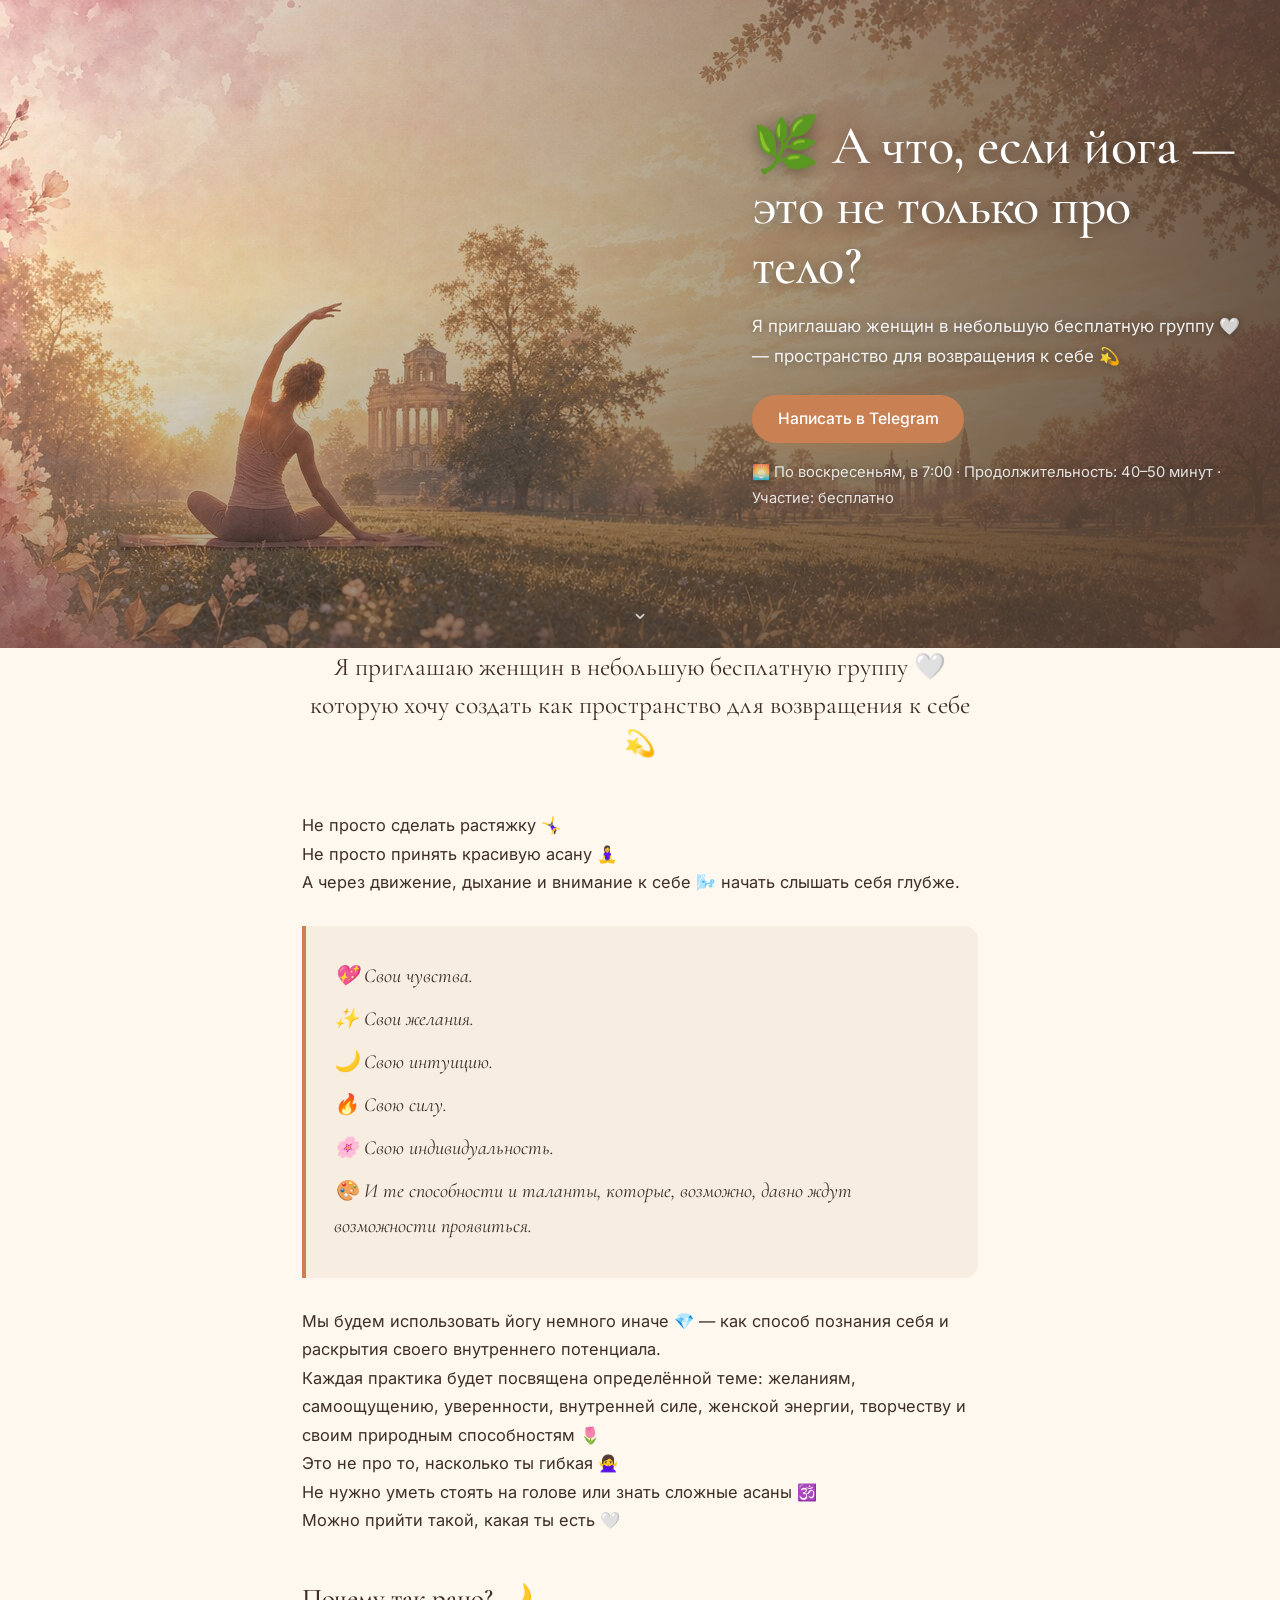
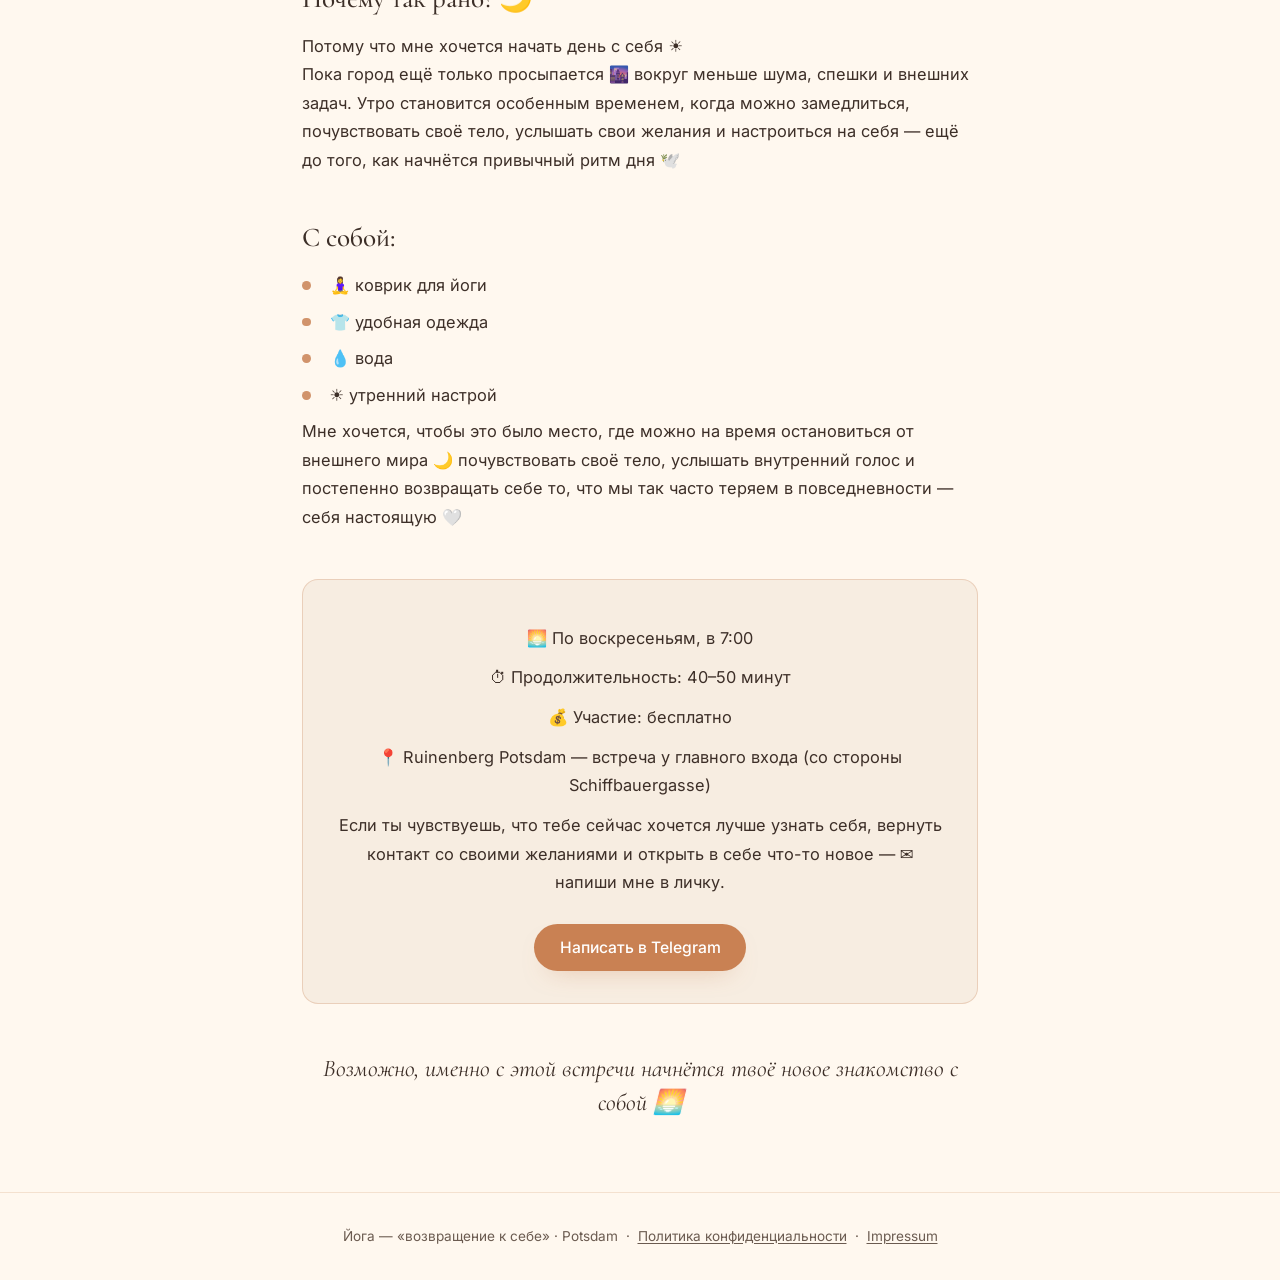
==== commit e454ede6: "fix: replace 'напишу в личку' with specific landmark (Ruinenberg main entrance); revert scope-creep " ====
--- a/index.html
+++ b/index.html
@@ -324,10 +324,9 @@
 
   <div class="notes">
     <p>🌅 По воскресеньям, в 7:00</p>
-    <p>📍 Ruinenberg Potsdam</p>
     <p>⏱ Продолжительность: 40–50 минут</p>
     <p>💰 Участие: бесплатно</p>
-    <p>📍 Место: Ruinenberg Potsdam (точную локацию напишу в личку)</p>
+    <p>📍 Ruinenberg Potsdam — встреча у главного входа (со стороны Schiffbauergasse)</p>
     <p>Если ты чувствуешь, что тебе сейчас хочется лучше узнать себя, вернуть контакт со своими желаниями и открыть в себе что-то новое — ✉️ напиши мне в личку.</p>
     <a class="btn" href="https://t.me/Yulia_yoga_innere_balance">Написать в Telegram</a>
   </div>
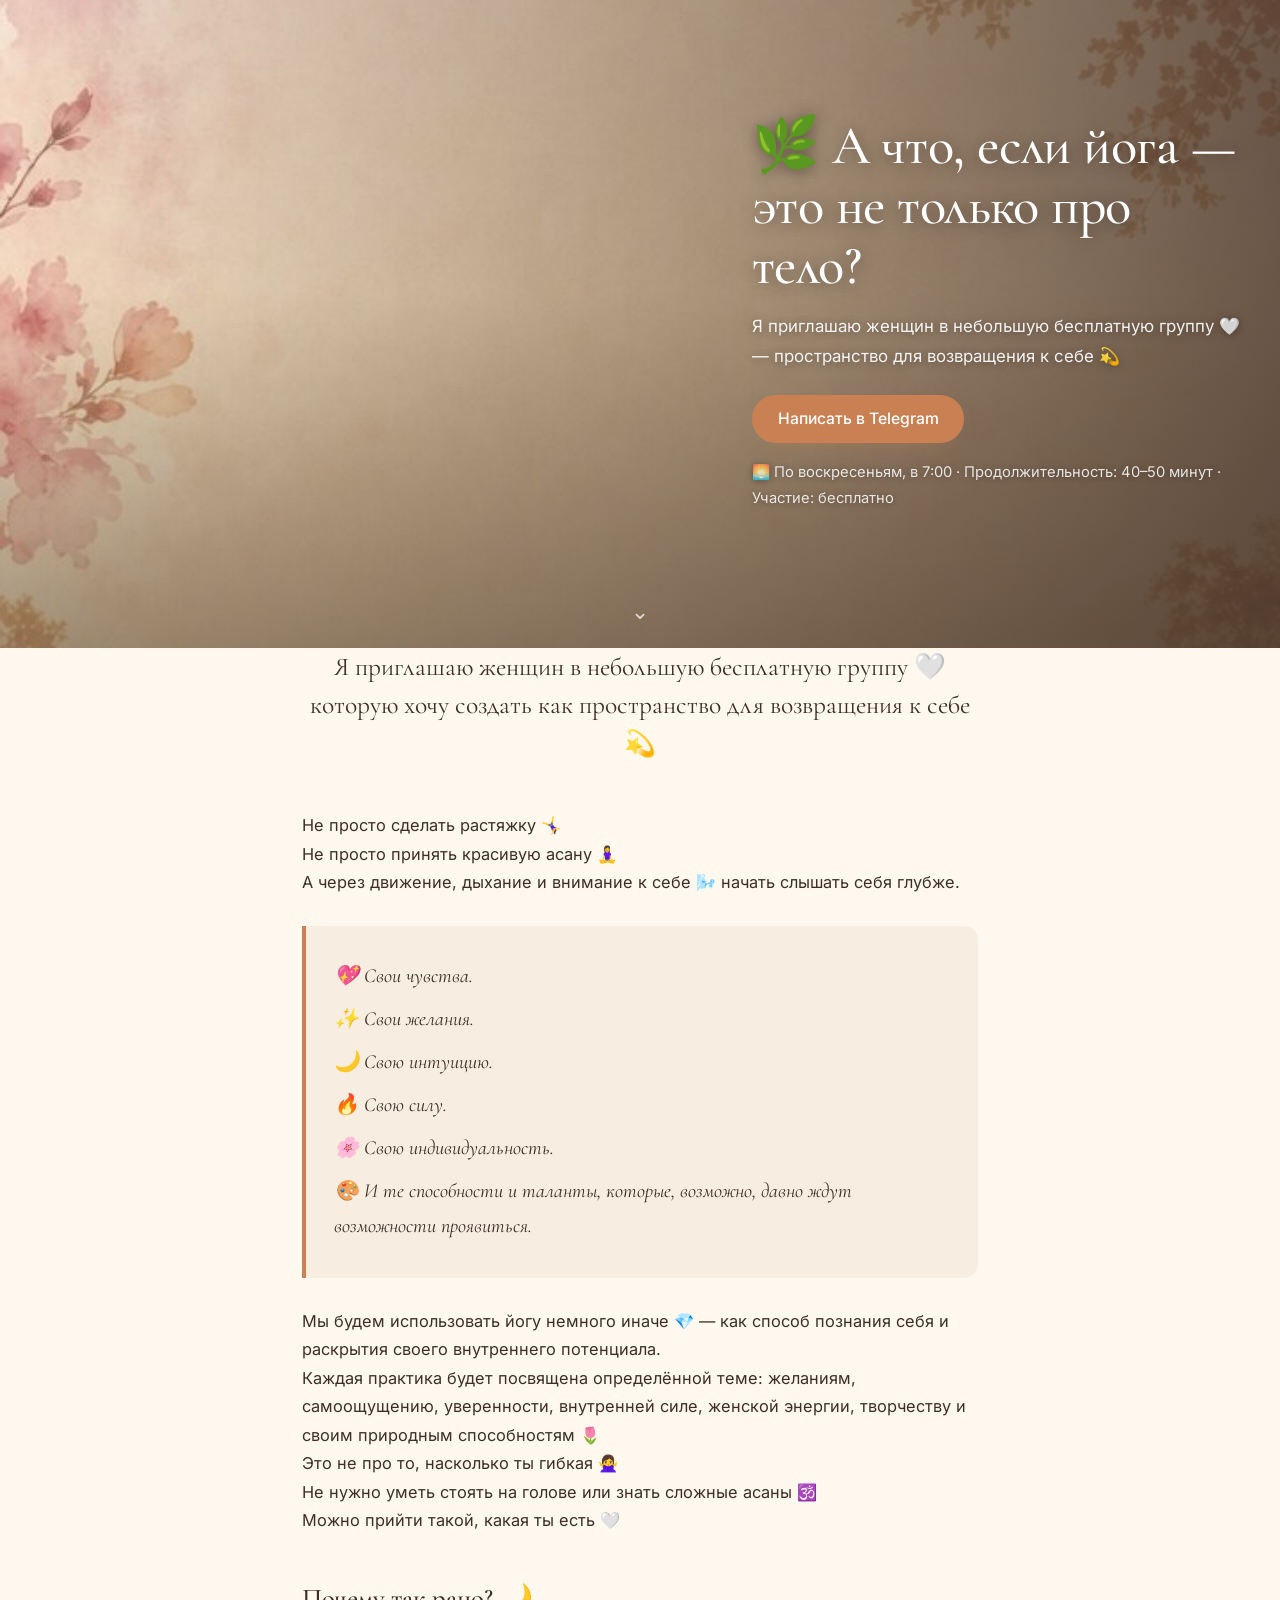
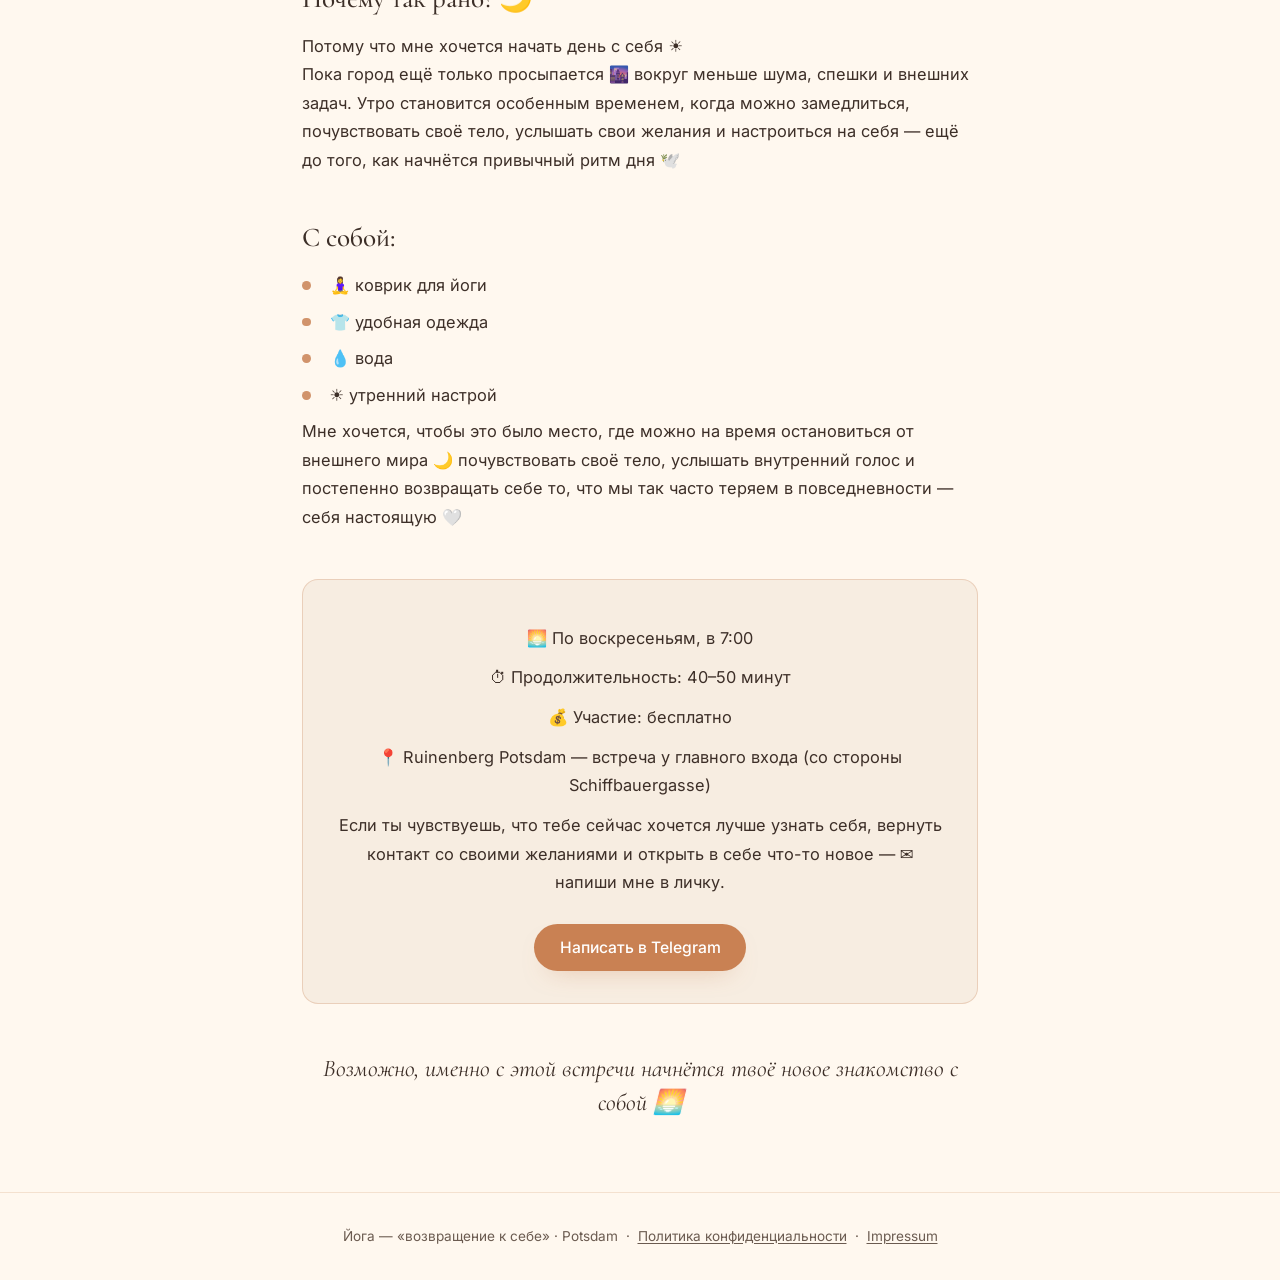
==== commit 8364f779: "chore: add .nojekyll and inline SVG favicon (#73) Closes #73" ====
--- a/index.html
+++ b/index.html
@@ -22,6 +22,7 @@
 <link rel="preconnect" href="https://fonts.gstatic.com" crossorigin>
 <link href="https://fonts.googleapis.com/css2?family=Cormorant+Garamond:ital,wght@0,400;0,500;0,600;1,400;1,500&family=Inter:wght@400;500;600&display=swap" rel="stylesheet">
 <link rel="stylesheet" href="design.css">
+<link rel="icon" type="image/svg+xml" href="data:image/svg+xml,%3Csvg xmlns='http://www.w3.org/2000/svg' viewBox='0 0 100 100'%3E%3Ccircle cx='50' cy='50' r='45' fill='%23C98153'/%3E%3Cpath d='M50 25 Q55 40 60 45 Q70 55 60 65 Q55 70 50 75 Q45 70 40 65 Q30 55 40 45 Q45 40 50 25Z' fill='%23FFF8EF' opacity='.9'/%3E%3C/svg%3E">
 <style>
   /* ========== @font-face: Cormorant Garamond (serif) ========== */
   /* cyrillic-ext: normal 400/500/600, italic 400/500 */
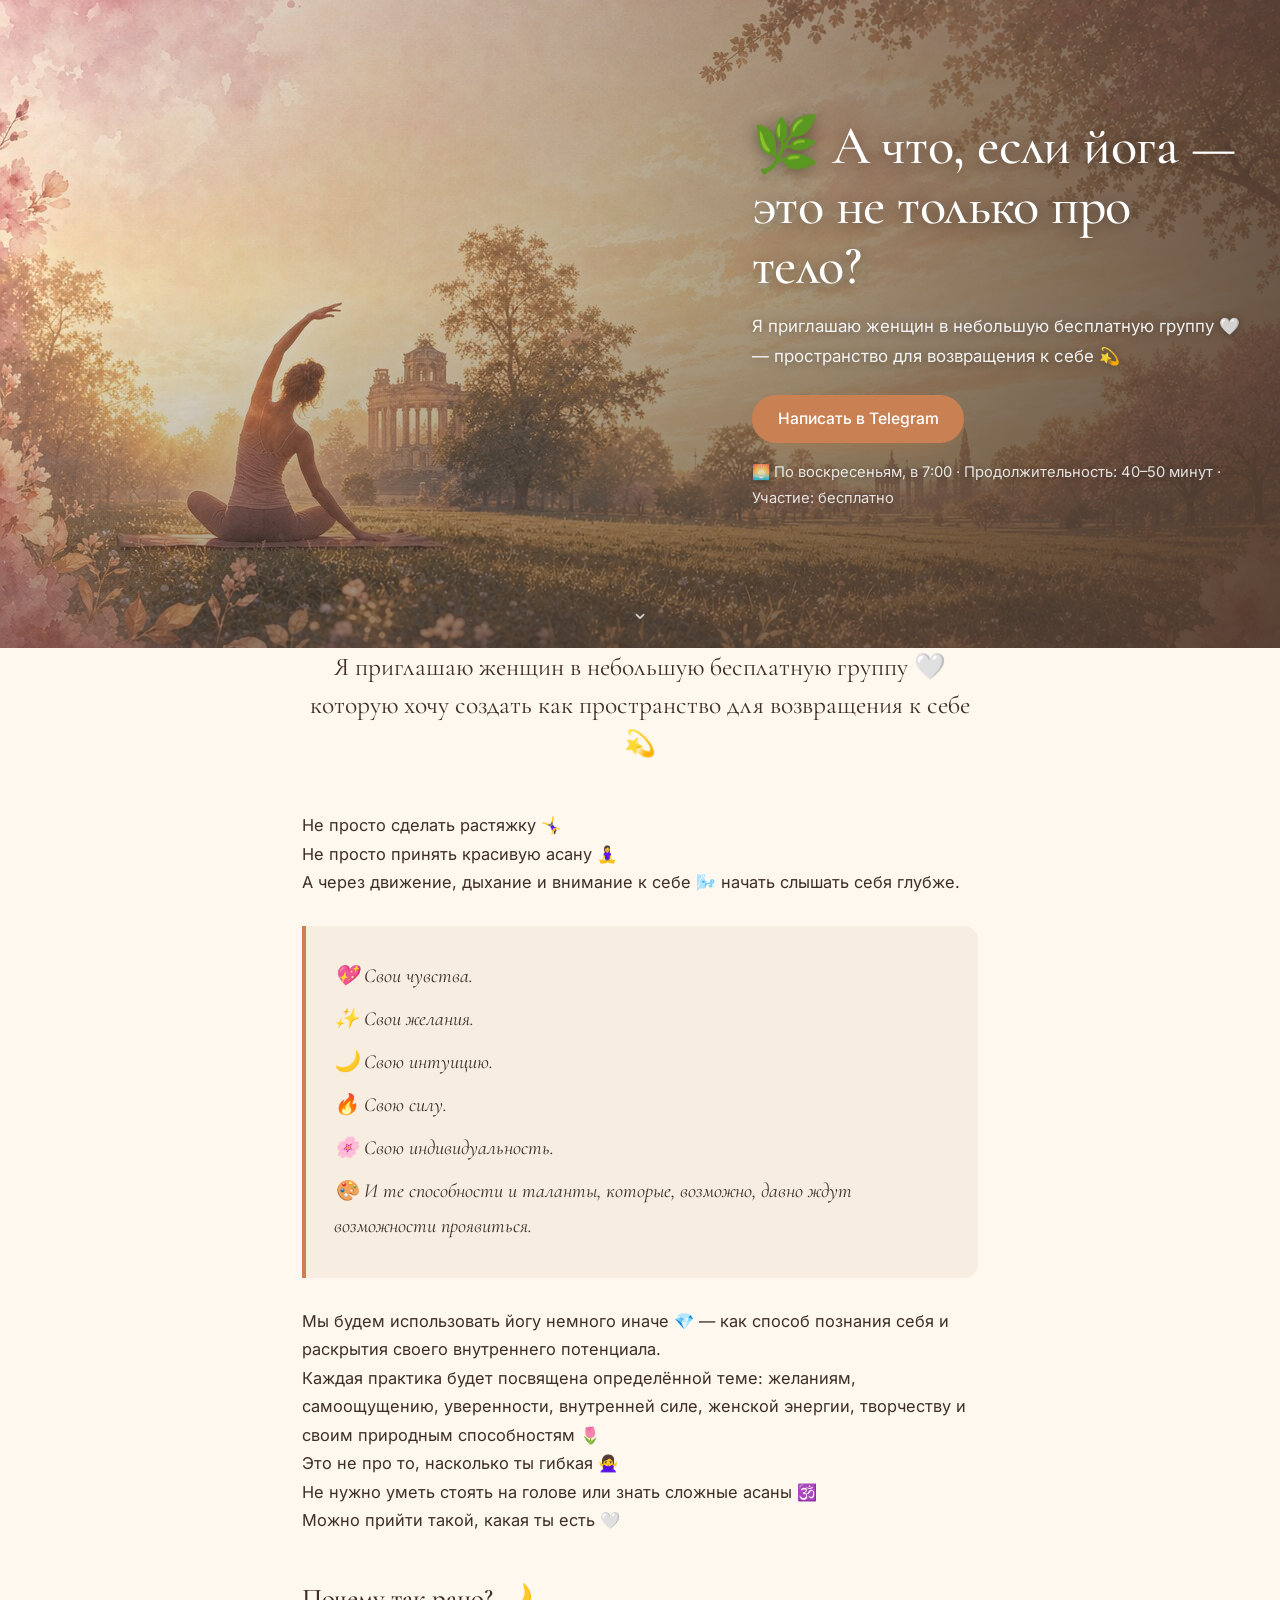
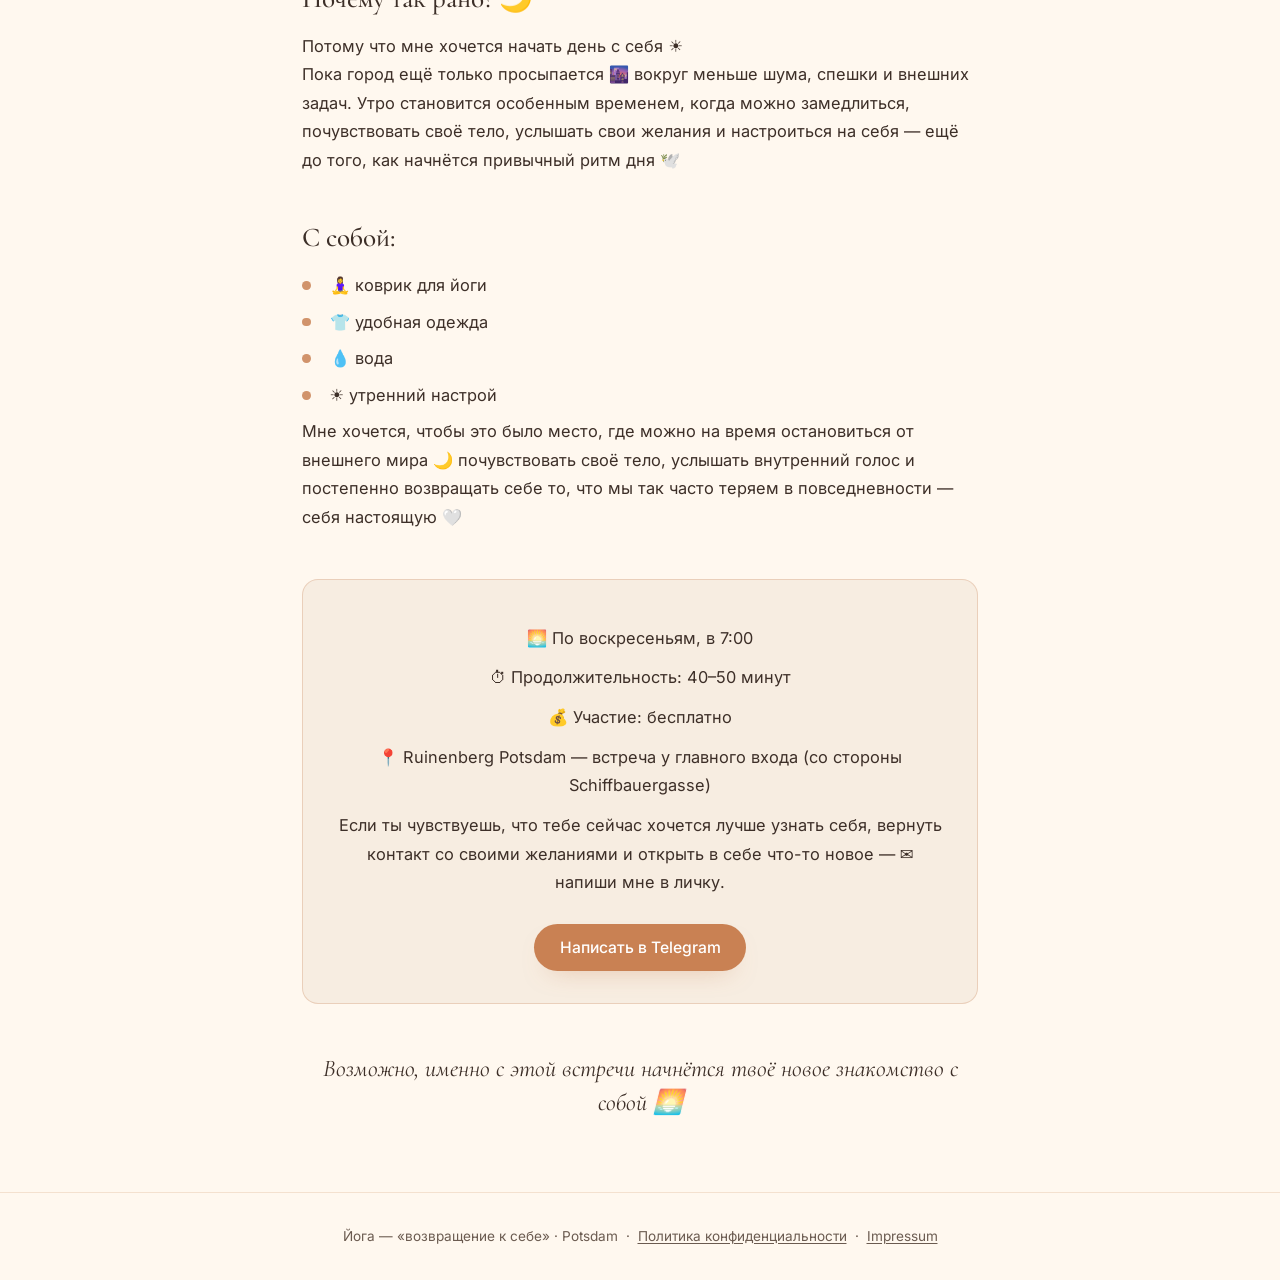
==== commit bffcc756: "feat(seo): add canonical URL and JSON-LD structured data - Add <link rel="canonical" href="https://z" ====
--- a/index.html
+++ b/index.html
@@ -5,6 +5,41 @@
 <meta name="viewport" content="width=device-width, initial-scale=1.0">
 <title>Йога — возвращение к себе · Potsdam</title>
 <meta name="description" content="Бесплатные уличные занятия йогой для женщин в Потсдаме. Возвращение к себе: движение, дыхание, внимание к себе. Тёплая практика в парке, не фитнес.">
+<link rel="canonical" href="https://zedxter.github.io/k-sebe-yoga/" />
+<script type="application/ld+json">
+{
+  "@context": "https://schema.org",
+  "@type": "Event",
+  "name": "Йога — возвращение к себе",
+  "description": "Бесплатные уличные занятия йогой для женщин в Потсдаме. Возвращение к себе: движение, дыхание, внимание к себе.",
+  "eventSchedule": {
+    "@type": "Schedule",
+    "byDay": "https://schema.org/Sunday",
+    "startTime": "07:00",
+    "duration": "PT50M"
+  },
+  "location": {
+    "@type": "Place",
+    "name": "Ruinenberg, Potsdam",
+    "address": {
+      "@type": "PostalAddress",
+      "addressLocality": "Potsdam",
+      "addressCountry": "DE"
+    }
+  },
+  "organizer": {
+    "@type": "Person",
+    "name": "Yulia — Возвращение к себе",
+    "url": "https://t.me/Yulia_yoga_innere_balance"
+  },
+  "offers": {
+    "@type": "Offer",
+    "price": "0",
+    "priceCurrency": "EUR",
+    "availability": "https://schema.org/InStock"
+  }
+}
+</script>
 <!-- Open Graph -->
 <meta property="og:title" content="Йога — возвращение к себе · Potsdam">
 <meta property="og:description" content="Бесплатные уличные занятия йогой для женщин в Потсдаме. Возвращение к себе: движение, дыхание, внимание к себе. Тёплая практика в парке, не фитнес.">
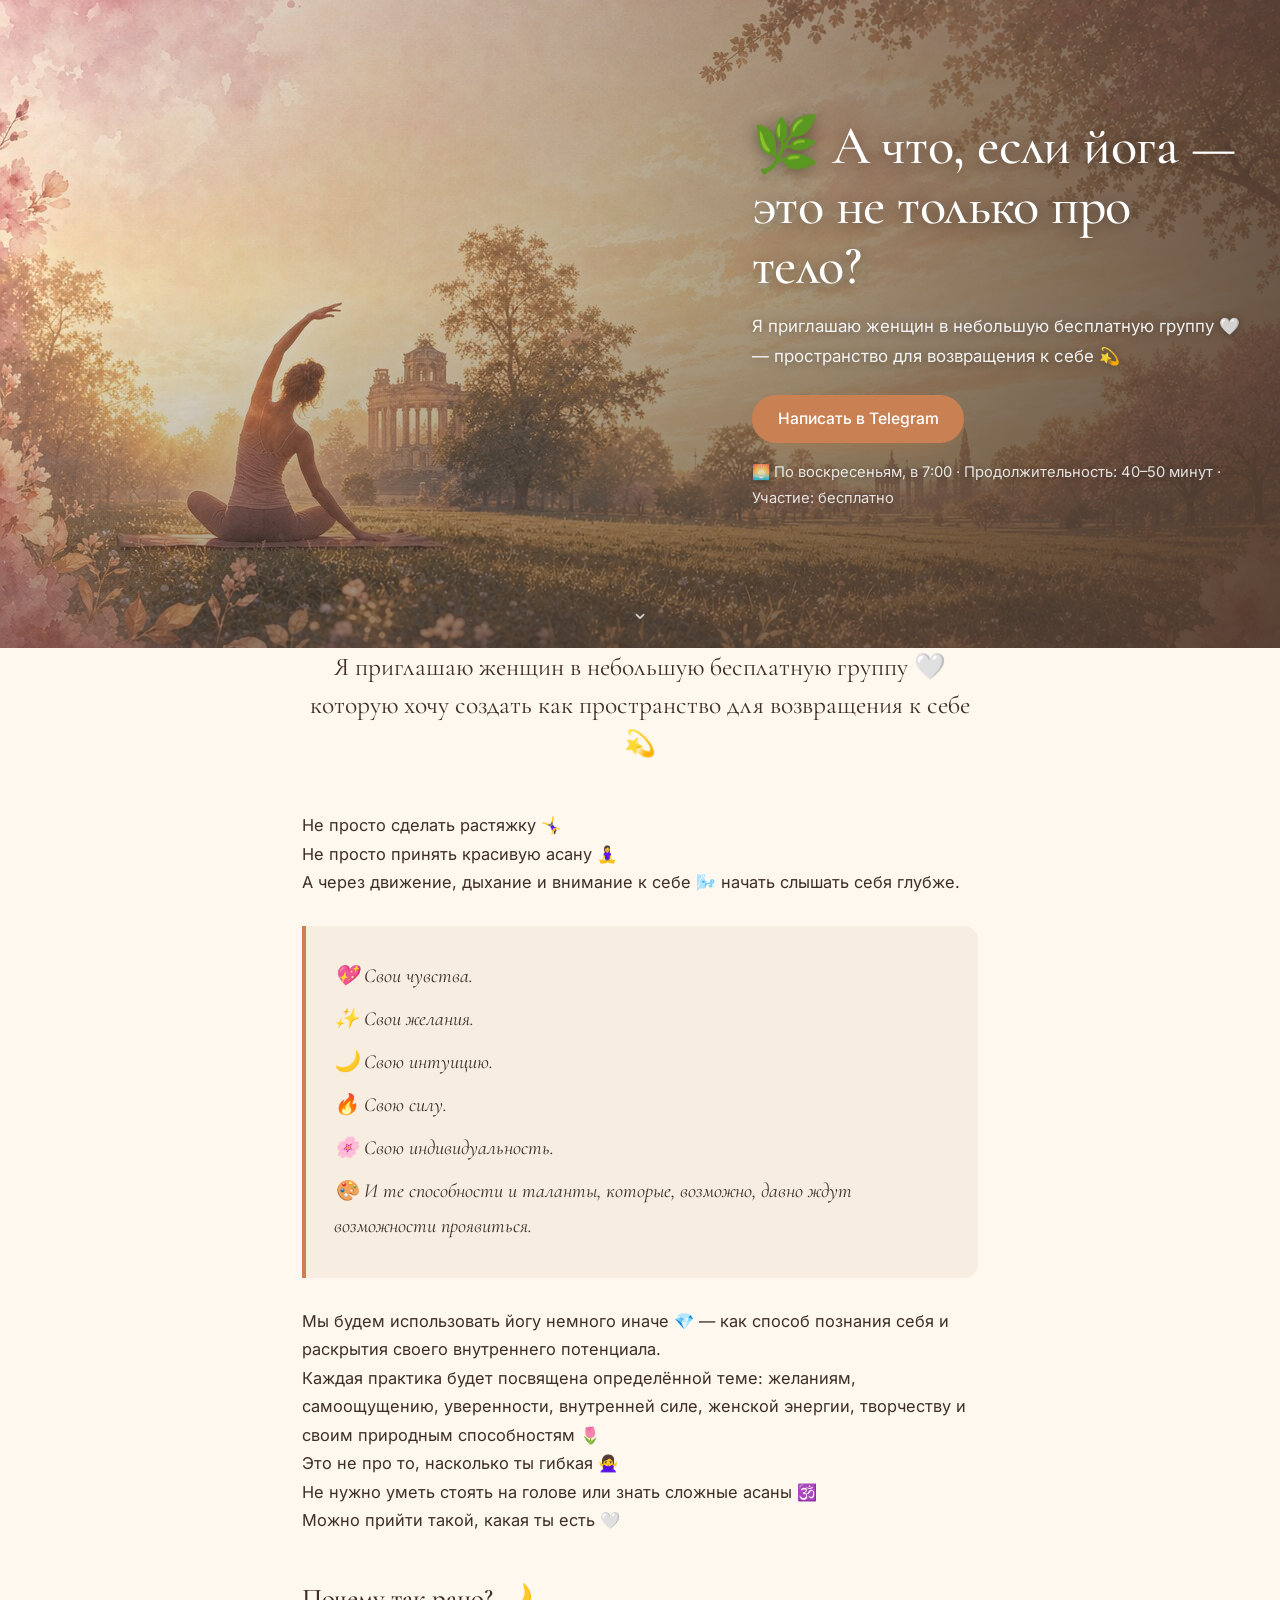
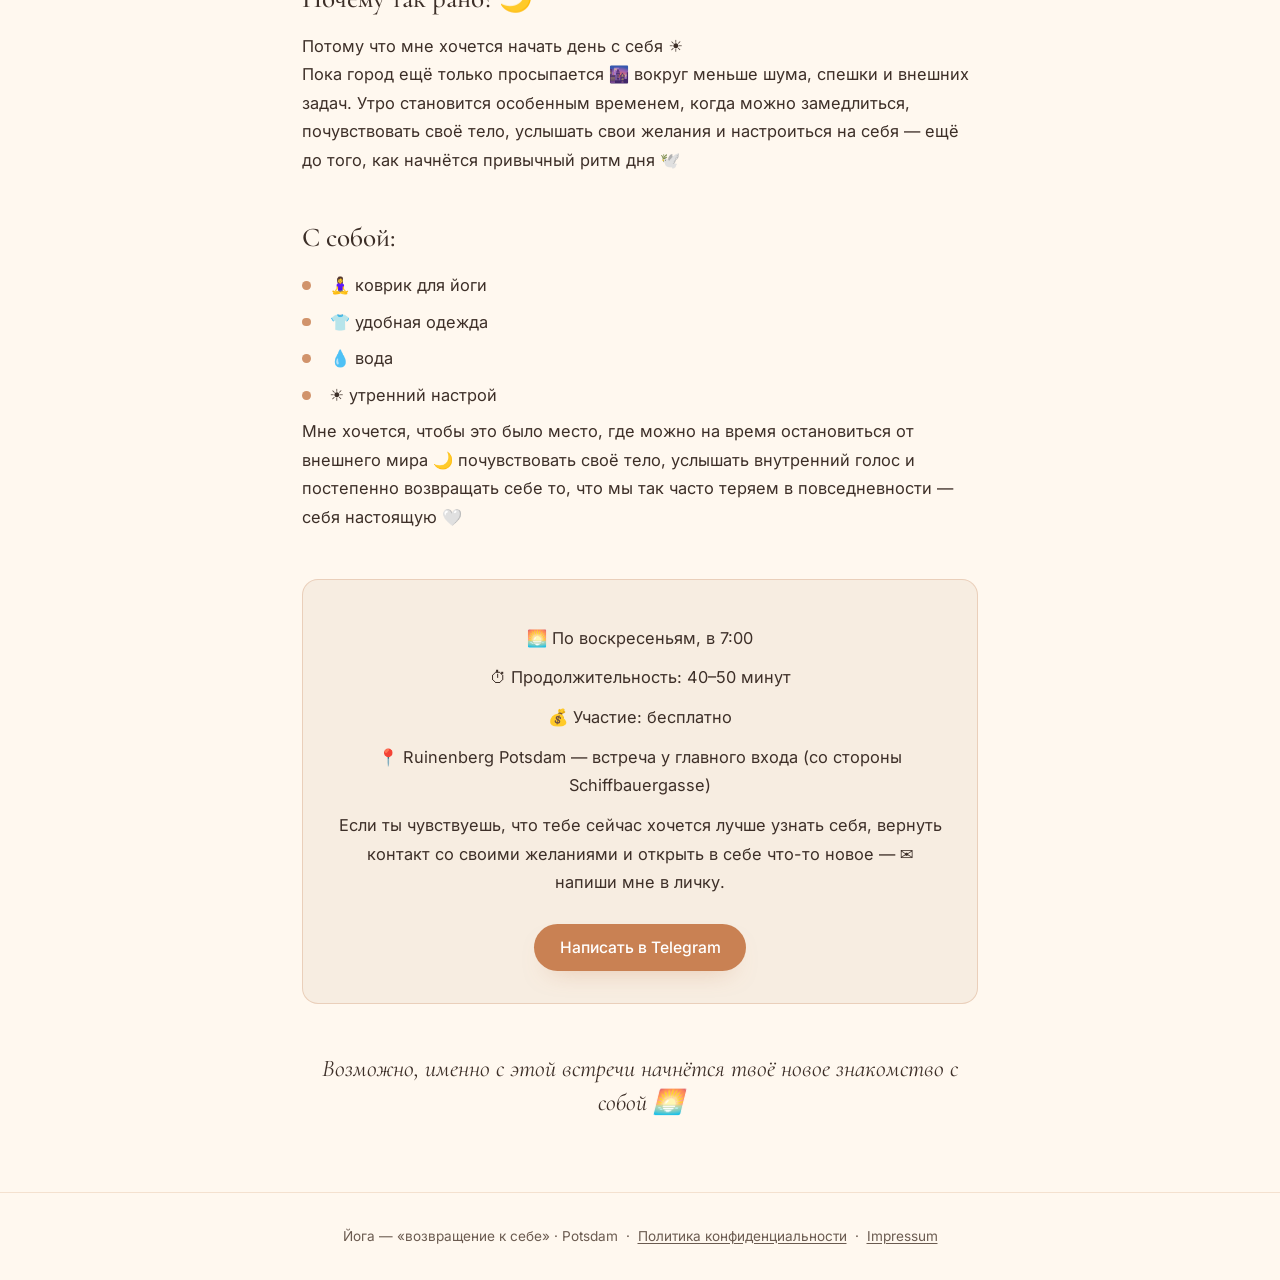
==== commit f9976654: "fix: add CSP meta tag to index.html and impressum.html (#111) Co-authored-by: Cursor <cursoragent@cu" ====
--- a/index.html
+++ b/index.html
@@ -3,6 +3,7 @@
 <head>
 <meta charset="UTF-8">
 <meta name="viewport" content="width=device-width, initial-scale=1.0">
+<meta http-equiv="Content-Security-Policy" content="default-src 'self'; style-src 'self' 'unsafe-inline'; img-src 'self' data:; font-src 'self'; script-src 'none'">
 <title>Йога — возвращение к себе · Potsdam</title>
 <meta name="description" content="Бесплатные уличные занятия йогой для женщин в Потсдаме. Возвращение к себе: движение, дыхание, внимание к себе. Тёплая практика в парке, не фитнес.">
 <link rel="canonical" href="https://zedxter.github.io/k-sebe-yoga/" />
@@ -29,7 +30,7 @@
   },
   "organizer": {
     "@type": "Person",
-    "name": "Yulia — Возвращение к себе",
+    "name": "Йога - возвращение к себе",
     "url": "https://t.me/Yulia_yoga_innere_balance"
   },
   "offers": {
